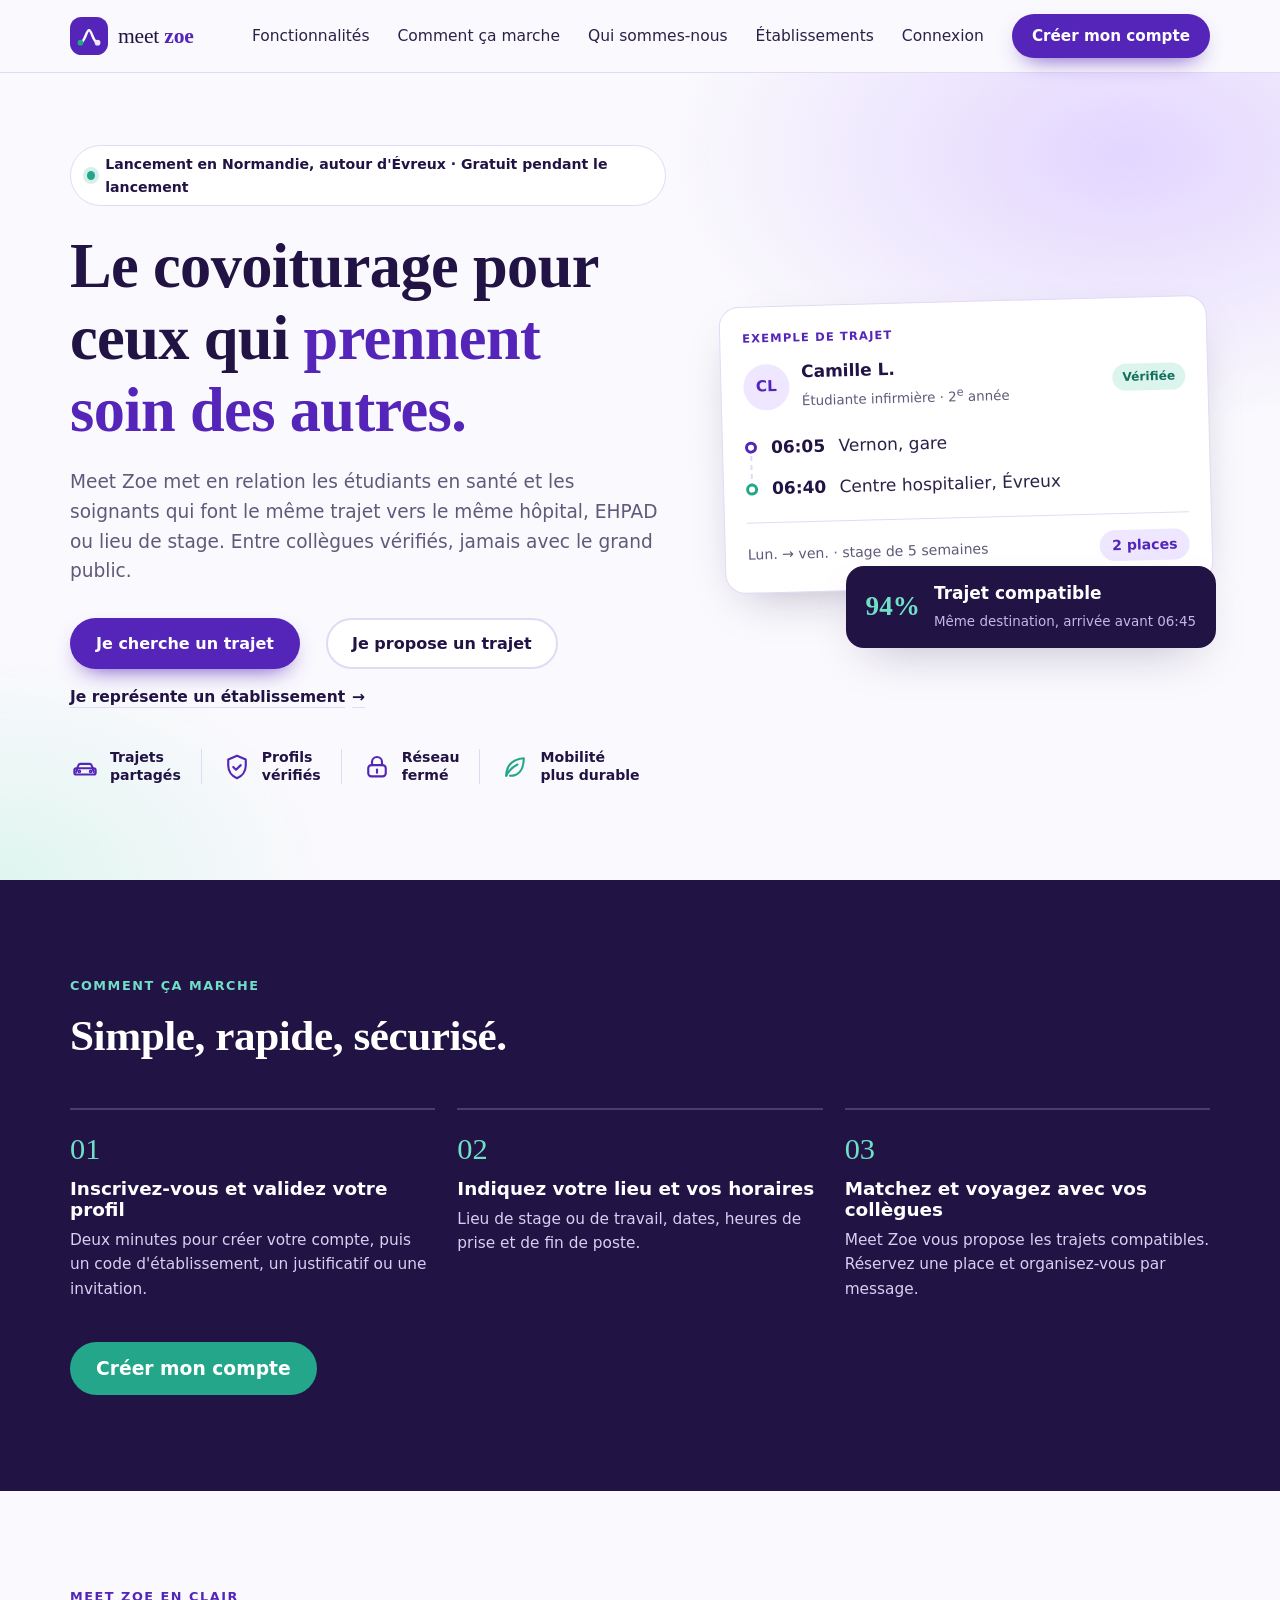
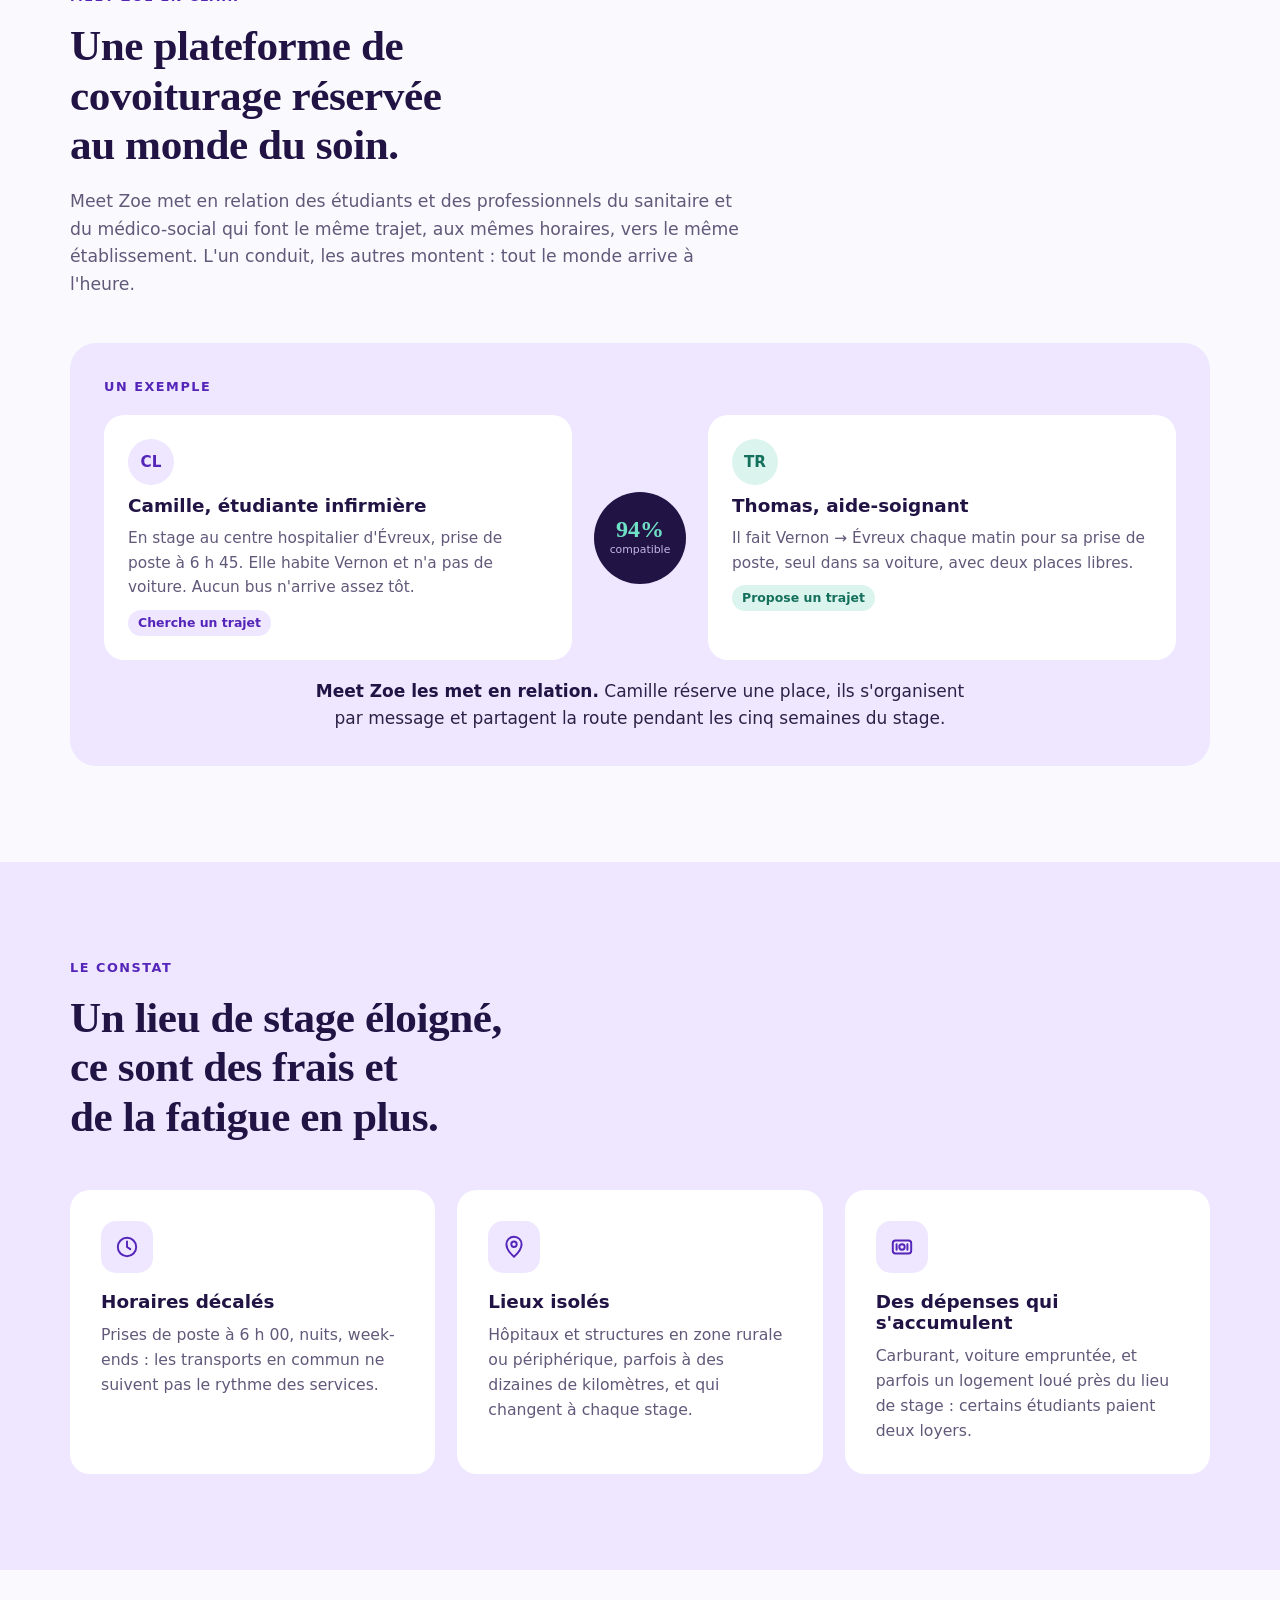
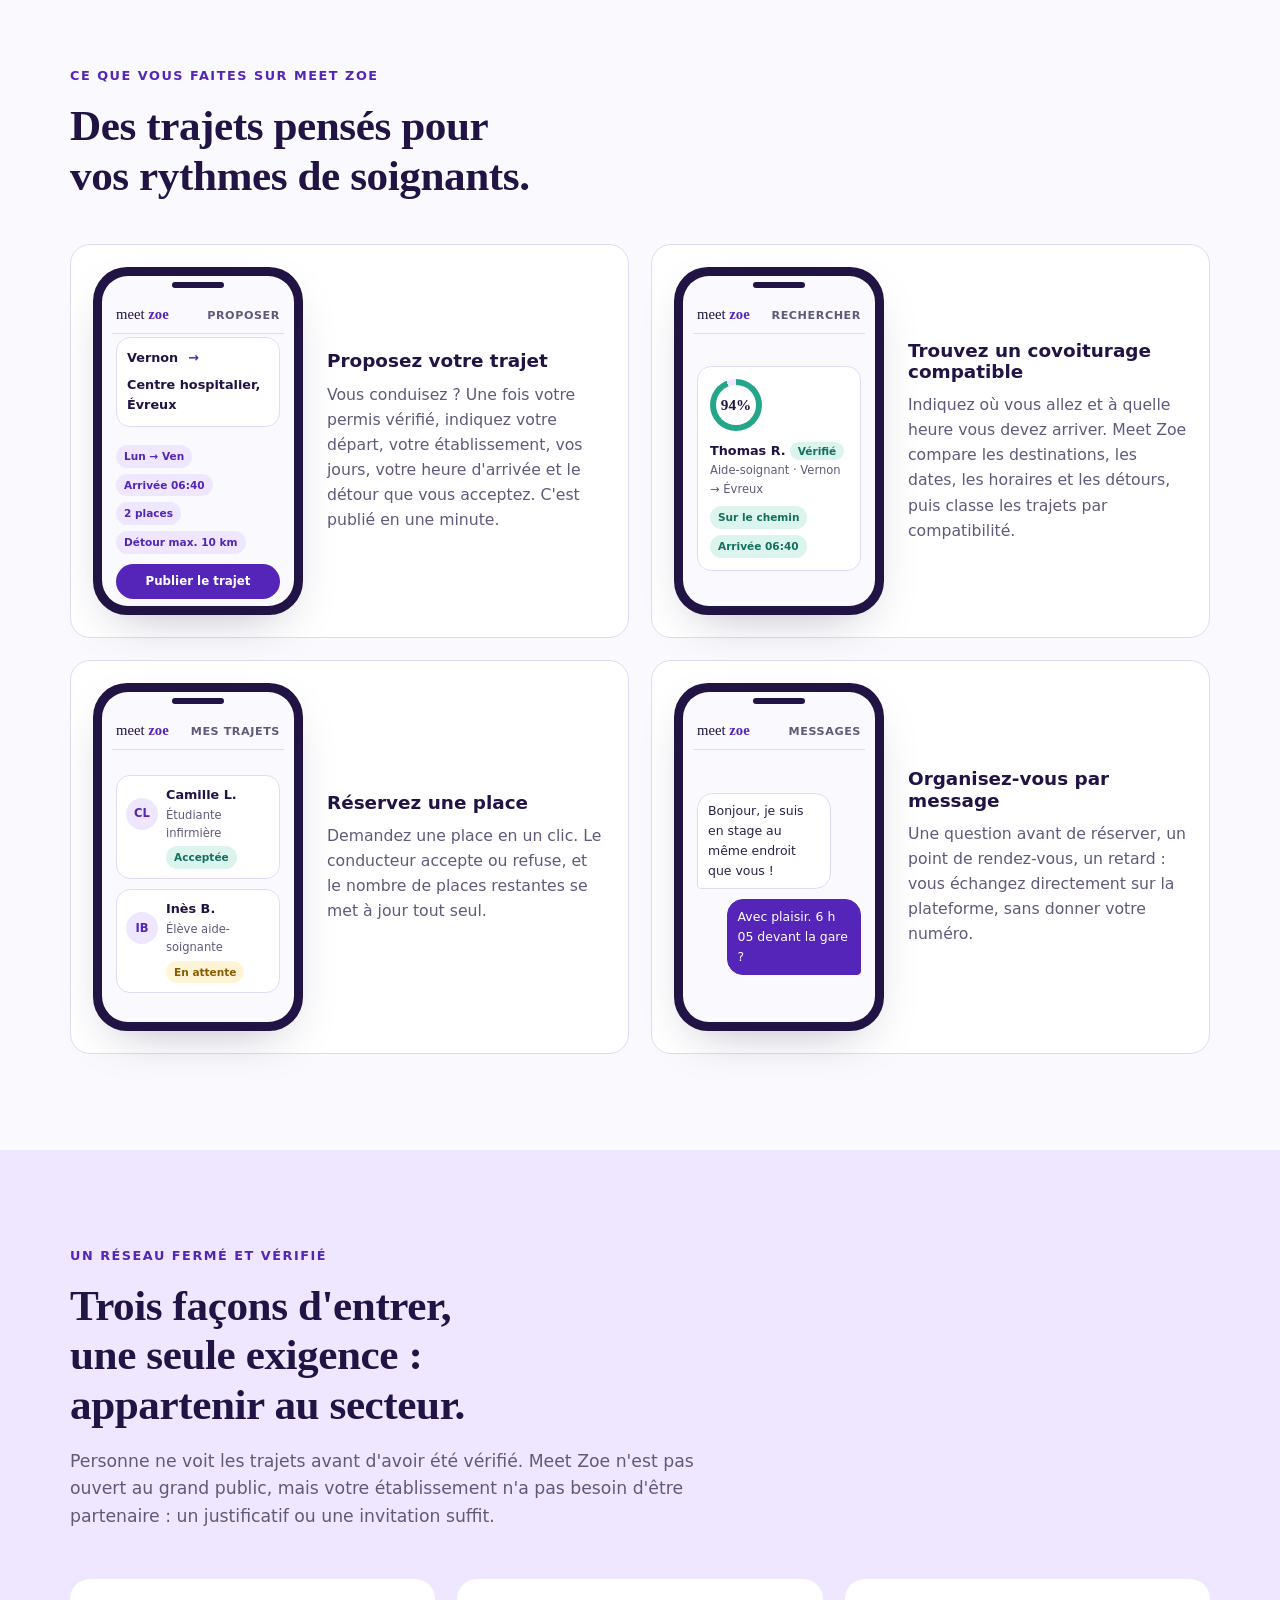
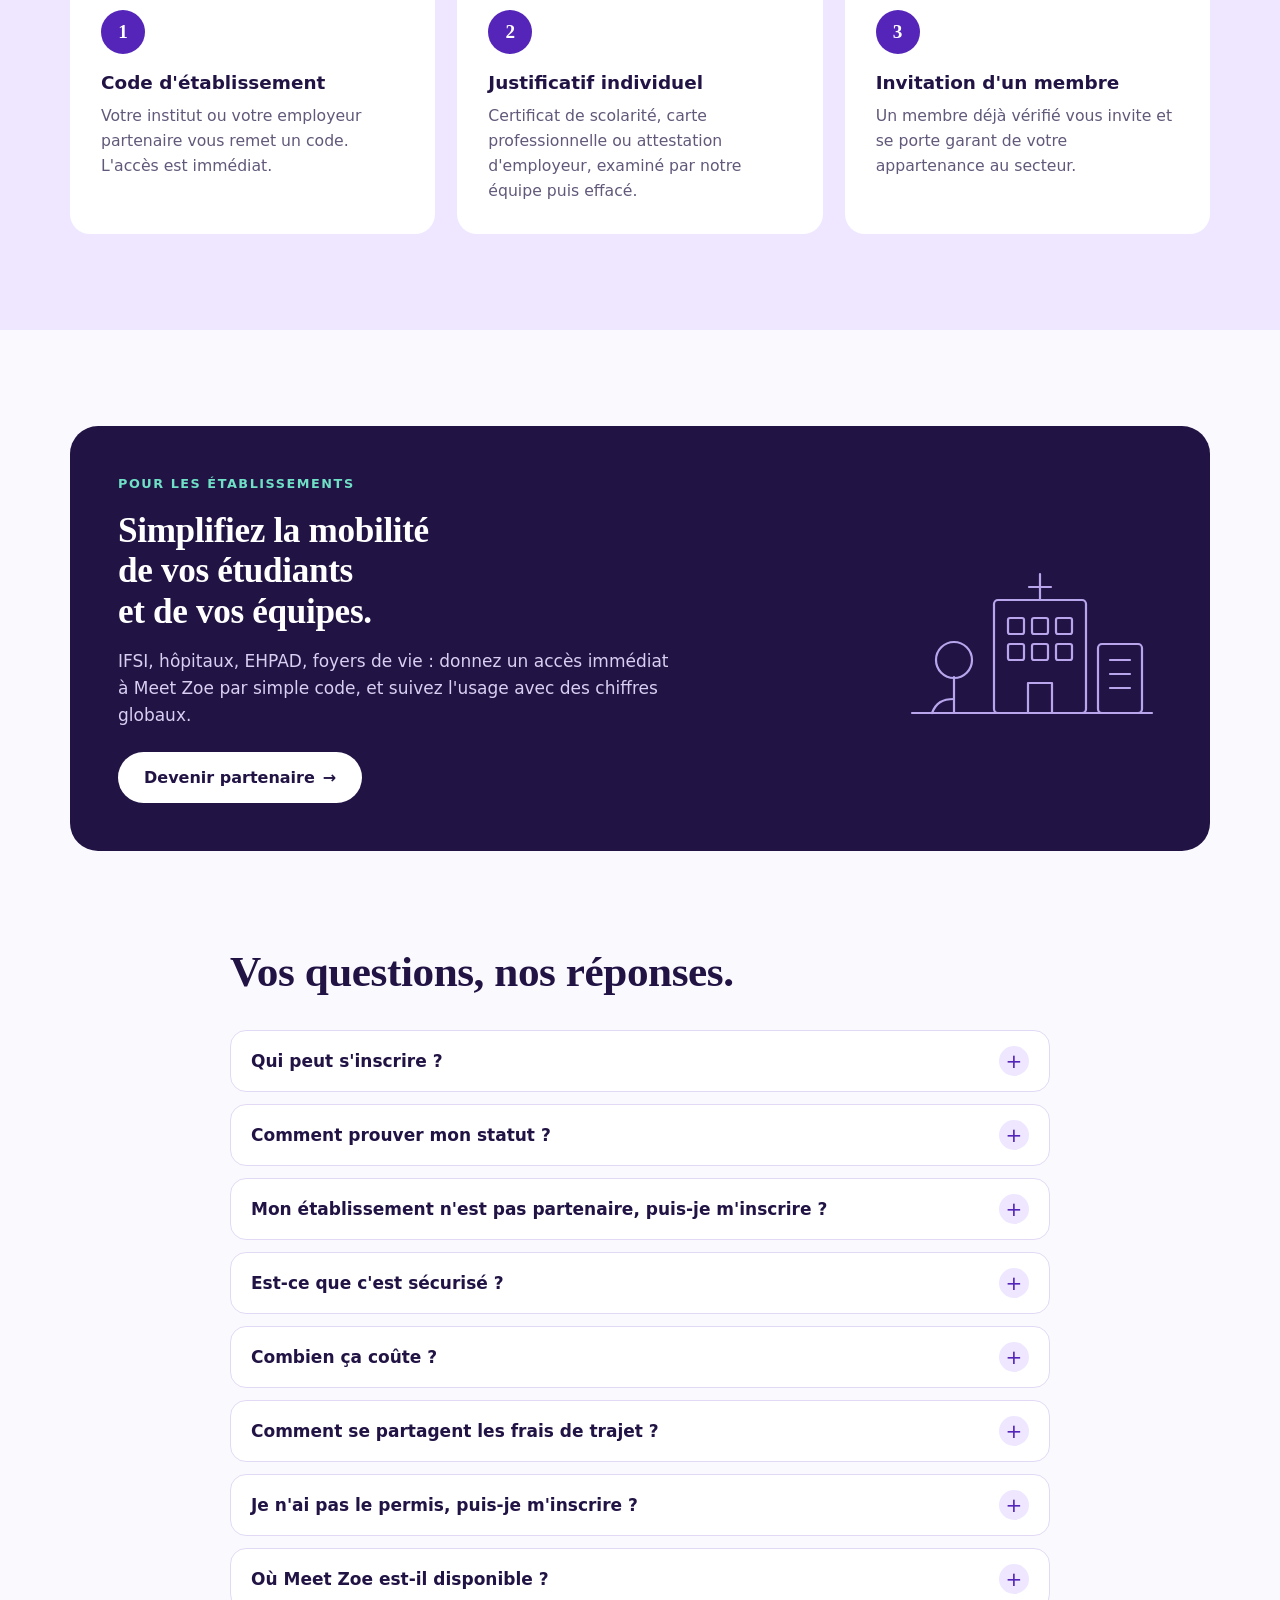
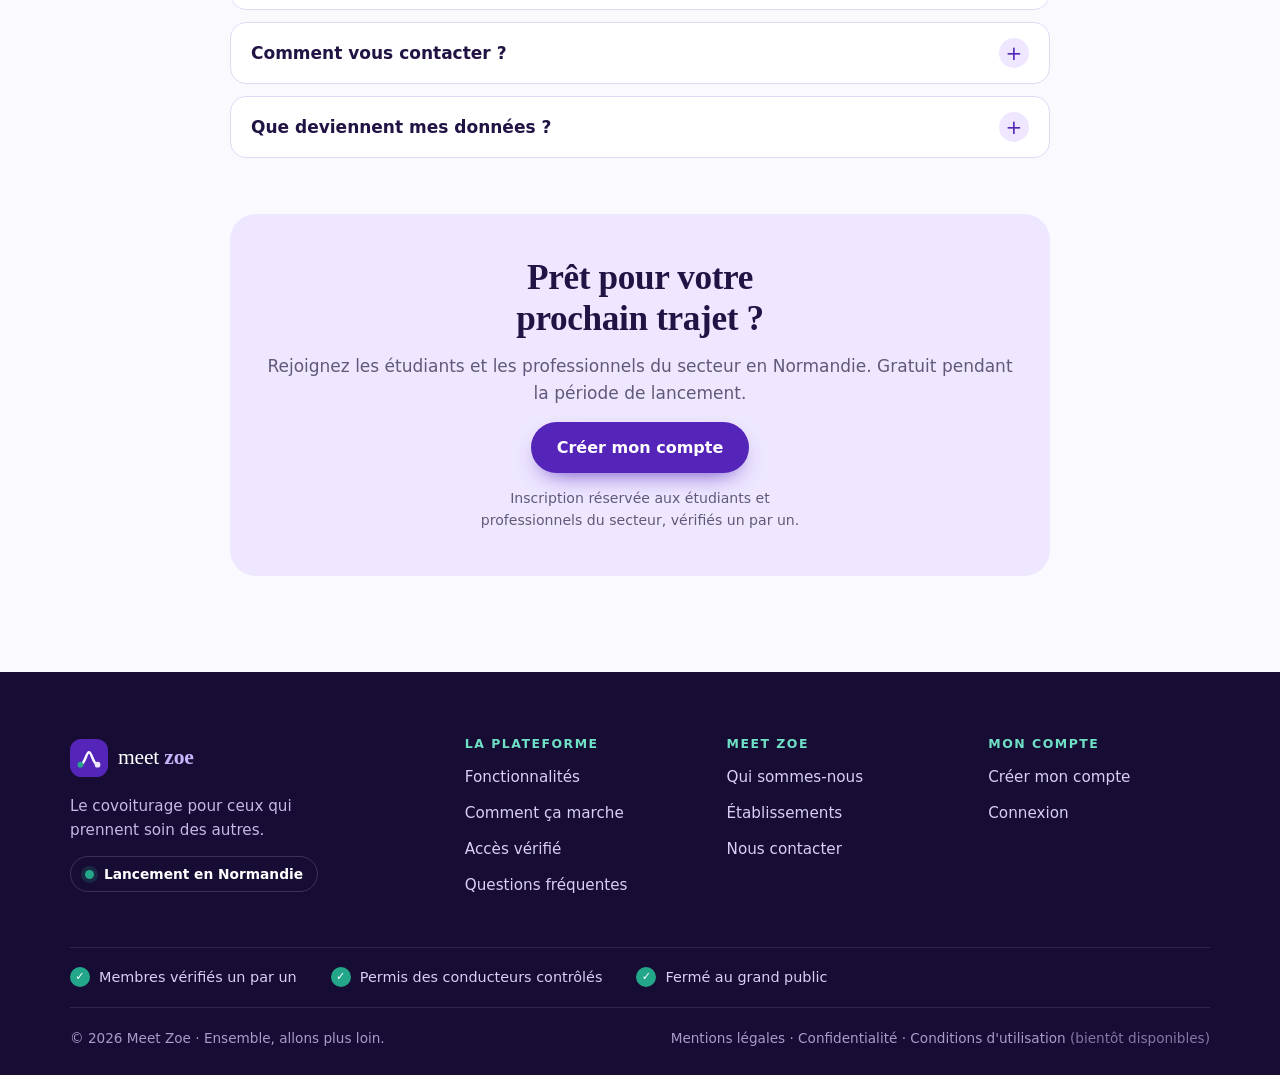
==== index.html @ 09fc80a0 "Ajoute une page Nous contacter ouverte à tous Formulaire avec profil et sujet, champ piège contre le" ====
<!doctype html>
<html lang="fr">
<head>
  <meta charset="utf-8">
  <meta name="viewport" content="width=device-width, initial-scale=1">
  <meta http-equiv="Content-Security-Policy" content="default-src 'self'; script-src 'self'; style-src 'self' 'unsafe-inline' https://fonts.googleapis.com; font-src 'self' https://fonts.gstatic.com; img-src 'self' data: blob: https://*.supabase.co; connect-src 'self' https://*.supabase.co https://geo.api.gouv.fr; object-src 'none'; base-uri 'self'; form-action 'self'">
  <meta name="referrer" content="strict-origin-when-cross-origin">
  <title>Meet Zoe — Covoiturage entre étudiants en santé et soignants</title>
  <meta name="description" content="Trouvez ou proposez un covoiturage vers votre hôpital, votre EHPAD ou votre lieu de stage. Réservé aux étudiants en santé et aux soignants vérifiés. Gratuit pendant le lancement, en Normandie.">
  <meta property="og:type" content="website">
  <meta property="og:site_name" content="Meet Zoe">
  <meta property="og:locale" content="fr_FR">
  <meta property="og:title" content="Meet Zoe — Covoiturage entre étudiants en santé et soignants">
  <meta property="og:description" content="Trouvez ou proposez un covoiturage vers votre hôpital, votre EHPAD ou votre lieu de stage. Réservé aux étudiants en santé et aux soignants vérifiés. Gratuit pendant le lancement, en Normandie.">
  <meta property="og:url" content="https://meet-zoe.onrender.com/">
  <meta property="og:image" content="https://meet-zoe.onrender.com/images/partage.png">
  <meta property="og:image:width" content="1200">
  <meta property="og:image:height" content="630">
  <meta property="og:image:alt" content="Meet Zoe, le covoiturage pour ceux qui prennent soin des autres">
  <meta name="twitter:card" content="summary_large_image">
  <link rel="icon" type="image/svg+xml" href="images/icone.svg">
  <link rel="apple-touch-icon" href="images/icone-180.png">
  <meta name="theme-color" content="#5425B8">
  <link rel="preconnect" href="https://fonts.googleapis.com">
  <link rel="preconnect" href="https://fonts.gstatic.com" crossorigin>
  <link href="https://fonts.googleapis.com/css2?family=Fraunces:opsz,wght@9..144,500;9..144,600&family=Plus+Jakarta+Sans:wght@400;500;600;700&display=swap" rel="stylesheet">
  <link rel="stylesheet" href="styles.css">
</head>
<body>
  <a class="skip" href="#contenu">Aller au contenu</a>

  <!-- ===== En-tête ===== -->
  <header class="header">
    <div class="wrap header__in">
      <a class="logo" href="index.html" aria-label="Meet Zoe, accueil">
        <svg class="logo__mark" viewBox="0 0 40 40" aria-hidden="true">
          <rect width="40" height="40" rx="12" fill="#5425B8"/>
          <path d="M11 27c5-1 6-13 9-13s4 12 9 13" fill="none" stroke="#FAF9FD" stroke-width="2.6" stroke-linecap="round"/>
          <circle cx="11" cy="27" r="3" fill="#24A68A"/>
          <circle cx="29" cy="27" r="3" fill="#EEE7FF"/>
        </svg>
        <span class="logo__text">meet <b>zoe</b></span>
      </a>
      <a class="btn btn--primary btn--sm header__cta" href="connexion.html#inscription">S'inscrire</a>
      <button class="burger" aria-label="Ouvrir le menu" aria-expanded="false" aria-controls="menu">
        <span></span><span></span><span></span>
      </button>
      <nav class="nav" id="menu" aria-label="Navigation principale">
        <a href="#fonctionnalites">Fonctionnalités</a>
        <a href="#etapes">Comment ça marche</a>
        <a href="a-propos.html">Qui sommes-nous</a>
        <a href="etablissements.html">Établissements</a>
        <a href="connexion.html">Connexion</a>
        <a class="btn btn--primary btn--sm" href="connexion.html#inscription">Créer mon compte</a>
      </nav>
    </div>
  </header>

  <main id="contenu">

    <!-- ===== 1. Haut de page ===== -->
    <section class="hero">
      <div class="wrap hero__in">
        <div class="hero__text">
          <p class="pill"><span class="dot"></span> Lancement en Normandie, autour d'Évreux · Gratuit pendant le lancement</p>
          <h1>Le covoiturage pour ceux qui <span class="accent">prennent soin des autres.</span></h1>
          <p class="lead">Meet Zoe met en relation les étudiants en santé et les soignants qui font le même trajet vers le même hôpital, EHPAD ou lieu de stage. Entre collègues vérifiés, jamais avec le grand public.</p>
          <div class="hero__cta">
            <a class="btn btn--primary" href="connexion.html?je=passager#inscription">Je cherche un trajet</a>
            <a class="btn btn--ghost" href="connexion.html?je=conducteur#inscription">Je propose un trajet</a>
          </div>
          <p class="hero__etab"><a class="lien-fleche" href="etablissements.html">Je représente un établissement <span aria-hidden="true">→</span></a></p>
          <ul class="reperes">
            <li><svg viewBox="0 0 24 24" aria-hidden="true"><path d="M5 16l1.5-5a2 2 0 012-1.5h7a2 2 0 012 1.5L19 16"/><rect x="3.5" y="13" width="17" height="5" rx="1.5"/><circle cx="7.5" cy="15.5" r=".6"/><circle cx="16.5" cy="15.5" r=".6"/></svg><span>Trajets<br>partagés</span></li>
            <li><svg viewBox="0 0 24 24" aria-hidden="true"><path d="M12 3l7 3v5c0 4.5-3 8.300-7 10-4-1.700-7-5.500-7-10V6l7-3z"/><path d="M9 12l2.200 2.200L15 10.500"/></svg><span>Profils<br>vérifiés</span></li>
            <li><svg viewBox="0 0 24 24" aria-hidden="true"><rect x="5" y="10.500" width="14" height="9" rx="2.500"/><path d="M8 10.500V8a4 4 0 018 0v2.500"/><path d="M12 14v2.500"/></svg><span>Réseau<br>fermé</span></li>
            <li><svg viewBox="0 0 24 24" aria-hidden="true"><path d="M5 19c0-8 5-13 14-14 0 9-4 14-11 14"/><path d="M5 19c2-4 5-7 9-9"/></svg><span>Mobilité<br>plus durable</span></li>
          </ul>
        </div>

        <div class="hero__visual" aria-hidden="true">
          <div class="trip trip--float">
            <p class="trip__etiquette">Exemple de trajet</p>
            <div class="trip__head">
              <span class="avatar">CL</span>
              <div>
                <strong>Camille L.</strong>
                <small>Étudiante infirmière · 2<sup>e</sup> année</small>
              </div>
              <span class="badge badge--ok">Vérifiée</span>
            </div>
            <div class="route">
              <div class="route__line"><i></i><i></i></div>
              <div class="route__stops">
                <p><b>06:05</b> Vernon, gare</p>
                <p><b>06:40</b> Centre hospitalier, Évreux</p>
              </div>
            </div>
            <div class="trip__foot">
              <span>Lun. → ven. · stage de 5 semaines</span>
              <span class="seats">2 places</span>
            </div>
          </div>
          <div class="match">
            <span class="match__score">94%</span>
            <div>
              <strong>Trajet compatible</strong>
              <small>Même destination, arrivée avant 06:45</small>
            </div>
          </div>
        </div>
      </div>
    </section>

    <!-- ===== 2. Comment ça marche ===== -->
    <section class="section section--night" id="etapes">
      <div class="wrap">
        <p class="eyebrow eyebrow--light">Comment ça marche</p>
        <h2>Simple, rapide, sécurisé.</h2>
        <ol class="steps steps--3">
          <li><span>01</span><h3>Inscrivez-vous et validez votre profil</h3><p>Deux minutes pour créer votre compte, puis un code d'établissement, un justificatif ou une invitation.</p></li>
          <li><span>02</span><h3>Indiquez votre lieu et vos horaires</h3><p>Lieu de stage ou de travail, dates, heures de prise et de fin de poste.</p></li>
          <li><span>03</span><h3>Matchez et voyagez avec vos collègues</h3><p>Meet Zoe vous propose les trajets compatibles. Réservez une place et organisez-vous par message.</p></li>
        </ol>
        <p class="etapes__cta"><a class="btn btn--green" href="connexion.html#inscription">Créer mon compte</a></p>
      </div>
    </section>

    <!-- ===== 3. Meet Zoe en clair ===== -->
    <section class="section" id="concept">
      <div class="wrap">
        <p class="eyebrow">Meet Zoe en clair</p>
        <h2>Une plateforme de covoiturage réservée au monde du soin.</h2>
        <p class="section__intro">Meet Zoe met en relation des étudiants et des professionnels du sanitaire et du médico-social qui font le même trajet, aux mêmes horaires, vers le même établissement. L'un conduit, les autres montent : tout le monde arrive à l'heure.</p>

        <div class="scenario">
          <p class="scenario__label">Un exemple</p>
          <article class="scenario__carte">
            <span class="avatar">CL</span>
            <h3>Camille, étudiante infirmière</h3>
            <p>En stage au centre hospitalier d'Évreux, prise de poste à 6 h 45. Elle habite Vernon et n'a pas de voiture. Aucun bus n'arrive assez tôt.</p>
            <span class="tag">Cherche un trajet</span>
          </article>
          <div class="scenario__lien" aria-hidden="true"><span>94%</span><small>compatible</small></div>
          <article class="scenario__carte">
            <span class="avatar avatar--vert">TR</span>
            <h3>Thomas, aide-soignant</h3>
            <p>Il fait Vernon → Évreux chaque matin pour sa prise de poste, seul dans sa voiture, avec deux places libres.</p>
            <span class="tag tag--ok">Propose un trajet</span>
          </article>
          <p class="scenario__fin"><b>Meet Zoe les met en relation.</b> Camille réserve une place, ils s'organisent par message et partagent la route pendant les cinq semaines du stage.</p>
        </div>
      </div>
    </section>

    <!-- ===== 4. Le constat ===== -->
    <section class="section section--lav" id="constat">
      <div class="wrap">
        <p class="eyebrow">Le constat</p>
        <h2>Un lieu de stage éloigné, ce sont des frais et de la fatigue en plus.</h2>
        <div class="grid3">
          <article class="card">
            <span class="card__icon"><svg viewBox="0 0 24 24" aria-hidden="true"><circle cx="12" cy="12" r="8.5"/><path d="M12 7v5l3 2"/></svg></span>
            <h3>Horaires décalés</h3>
            <p>Prises de poste à 6 h 00, nuits, week-ends : les transports en commun ne suivent pas le rythme des services.</p>
          </article>
          <article class="card">
            <span class="card__icon"><svg viewBox="0 0 24 24" aria-hidden="true"><path d="M12 21s7-6.2 7-11.5A7 7 0 005 9.5C5 14.8 12 21 12 21z"/><circle cx="12" cy="9.5" r="2.5"/></svg></span>
            <h3>Lieux isolés</h3>
            <p>Hôpitaux et structures en zone rurale ou périphérique, parfois à des dizaines de kilomètres, et qui changent à chaque stage.</p>
          </article>
          <article class="card">
            <span class="card__icon"><svg viewBox="0 0 24 24" aria-hidden="true"><rect x="3.500" y="6" width="17" height="12" rx="2.500"/><circle cx="12" cy="12" r="2.500"/><path d="M7 9.500v5M17 9.500v5"/></svg></span>
            <h3>Des dépenses qui s'accumulent</h3>
            <p>Carburant, voiture empruntée, et parfois un logement loué près du lieu de stage : certains étudiants paient deux loyers.</p>
          </article>
        </div>
      </div>
    </section>

    <!-- ===== 5. Ce que vous faites sur Meet Zoe ===== -->
    <section class="section" id="fonctionnalites">
      <div class="wrap">
        <p class="eyebrow">Ce que vous faites sur Meet Zoe</p>
        <h2>Des trajets pensés pour vos rythmes de soignants.</h2>
        <div class="fonctions">

          <article class="fonction">
            <div class="telephone" aria-hidden="true">
              <div class="telephone__ecran">
                <p class="telephone__barre"><span>meet <b>zoe</b></span>Proposer</p>
            <div class="mock" aria-hidden="true">
                  <div class="mock__ligne"><b>Vernon</b><span>→</span><b>Centre hospitalier, Évreux</b></div>
                  <div class="result__tags">
                    <span class="tag">Lun → Ven</span><span class="tag">Arrivée 06:40</span><span class="tag">2 places</span><span class="tag">Détour max. 10 km</span>
                  </div>
                  <span class="mock__bouton">Publier le trajet</span>
                </div>
              </div>
            </div>
            <h3>Proposez votre trajet</h3>
            <p>Vous conduisez ? Une fois votre permis vérifié, indiquez votre départ, votre établissement, vos jours, votre heure d'arrivée et le détour que vous acceptez. C'est publié en une minute.</p>
          </article>

          <article class="fonction">
            <div class="telephone" aria-hidden="true">
              <div class="telephone__ecran">
                <p class="telephone__barre"><span>meet <b>zoe</b></span>Rechercher</p>
            <div class="mock" aria-hidden="true">
                  <div class="mock__resultat">
                    <div class="result__score" style="--p:94">94%</div>
                    <div>
                      <strong>Thomas R.</strong> <span class="badge badge--ok">Vérifié</span>
                      <small>Aide-soignant · Vernon → Évreux</small>
                      <div class="result__tags"><span class="tag tag--ok">Sur le chemin</span><span class="tag tag--ok">Arrivée 06:40</span></div>
                    </div>
                  </div>
                </div>
              </div>
            </div>
            <h3>Trouvez un covoiturage compatible</h3>
            <p>Indiquez où vous allez et à quelle heure vous devez arriver. Meet Zoe compare les destinations, les dates, les horaires et les détours, puis classe les trajets par compatibilité.</p>
          </article>

          <article class="fonction">
            <div class="telephone" aria-hidden="true">
              <div class="telephone__ecran">
                <p class="telephone__barre"><span>meet <b>zoe</b></span>Mes trajets</p>
            <div class="mock" aria-hidden="true">
                  <div class="mock__demande">
                    <span class="avatar">CL</span>
                    <div><strong>Camille L.</strong><small>Étudiante infirmière</small></div>
                    <span class="badge badge--acceptee">Acceptée</span>
                  </div>
                  <div class="mock__demande">
                    <span class="avatar">IB</span>
                    <div><strong>Inès B.</strong><small>Élève aide-soignante</small></div>
                    <span class="badge badge--demandee">En attente</span>
                  </div>
                </div>
              </div>
            </div>
            <h3>Réservez une place</h3>
            <p>Demandez une place en un clic. Le conducteur accepte ou refuse, et le nombre de places restantes se met à jour tout seul.</p>
          </article>

          <article class="fonction">
            <div class="telephone" aria-hidden="true">
              <div class="telephone__ecran">
                <p class="telephone__barre"><span>meet <b>zoe</b></span>Messages</p>
            <div class="mock mock--fil" aria-hidden="true">
                  <div class="bulle"><p>Bonjour, je suis en stage au même endroit que vous !</p></div>
                  <div class="bulle bulle--moi"><p>Avec plaisir. 6 h 05 devant la gare ?</p></div>
                </div>
              </div>
            </div>
            <h3>Organisez-vous par message</h3>
            <p>Une question avant de réserver, un point de rendez-vous, un retard : vous échangez directement sur la plateforme, sans donner votre numéro.</p>
          </article>

        </div>
      </div>
    </section>

    <!-- ===== 6. Accès vérifié ===== -->
    <section class="section section--lav" id="acces">
      <div class="wrap">
        <p class="eyebrow">Un réseau fermé et vérifié</p>
        <h2>Trois façons d'entrer, une seule exigence : appartenir au secteur.</h2>
        <p class="section__intro">Personne ne voit les trajets avant d'avoir été vérifié. Meet Zoe n'est pas ouvert au grand public, mais votre établissement n'a pas besoin d'être partenaire : un justificatif ou une invitation suffit.</p>
        <div class="grid3">
          <article class="card card--num">
            <span class="num">1</span>
            <h3>Code d'établissement</h3>
            <p>Votre institut ou votre employeur partenaire vous remet un code. L'accès est immédiat.</p>
          </article>
          <article class="card card--num">
            <span class="num">2</span>
            <h3>Justificatif individuel</h3>
            <p>Certificat de scolarité, carte professionnelle ou attestation d'employeur, examiné par notre équipe puis effacé.</p>
          </article>
          <article class="card card--num">
            <span class="num">3</span>
            <h3>Invitation d'un membre</h3>
            <p>Un membre déjà vérifié vous invite et se porte garant de votre appartenance au secteur.</p>
          </article>
        </div>
      </div>
    </section>

    <!-- ===== 7. Pour les établissements ===== -->
    <section class="section section--bandeau">
      <div class="wrap">
        <div class="bandeau">
          <div>
            <p class="eyebrow eyebrow--light">Pour les établissements</p>
            <h2>Simplifiez la mobilité de vos étudiants et de vos équipes.</h2>
            <p>IFSI, hôpitaux, EHPAD, foyers de vie : donnez un accès immédiat à Meet Zoe par simple code, et suivez l'usage avec des chiffres globaux.</p>
            <a class="btn btn--clair" href="etablissements.html">Devenir partenaire <span aria-hidden="true">→</span></a>
          </div>
          <svg class="bandeau__dessin" viewBox="0 0 260 180" aria-hidden="true">
            <path d="M10 165h240"/>
            <rect x="92" y="52" width="92" height="113" rx="4"/>
            <path d="M138 26v26M127 39h22"/>
            <rect x="106" y="70" width="16" height="16" rx="2"/><rect x="130" y="70" width="16" height="16" rx="2"/><rect x="154" y="70" width="16" height="16" rx="2"/>
            <rect x="106" y="96" width="16" height="16" rx="2"/><rect x="130" y="96" width="16" height="16" rx="2"/><rect x="154" y="96" width="16" height="16" rx="2"/>
            <path d="M126 165v-30h24v30"/>
            <rect x="196" y="96" width="44" height="69" rx="4"/><path d="M208 112h20M208 126h20M208 140h20"/>
            <path d="M52 165v-36"/><circle cx="52" cy="112" r="18"/><path d="M30 165c4-10 10-14 22-14"/>
          </svg>
        </div>
      </div>
    </section>

    <!-- ===== 8. Questions fréquentes et appel à l'action ===== -->
    <section class="section" id="faq">
      <div class="wrap faq">
        <h2>Vos questions, nos réponses.</h2>
        <div class="faq__liste">
          <details>
            <summary>Qui peut s'inscrire ?</summary>
            <p>Les étudiants en soins infirmiers, les élèves aides-soignants, les étudiants des autres formations sanitaires et médico-sociales, ainsi que les professionnels du secteur : soignants diplômés, agents de soins, ASH et personnels éducatifs. Meet Zoe n'est pas ouvert au grand public.</p>
          </details>
          <details>
            <summary>Comment prouver mon statut ?</summary>
            <p>De trois façons, au choix : un code remis par votre établissement ou votre promotion, un justificatif (certificat de scolarité, carte professionnelle ou attestation d'employeur) ou l'invitation d'un membre déjà vérifié.</p>
          </details>
          <details>
            <summary>Mon établissement n'est pas partenaire, puis-je m'inscrire ?</summary>
            <p>Oui. Vous n'avez pas besoin que votre école ou votre employeur soit partenaire de Meet Zoe. Sans code, inscrivez-vous avec un justificatif, contrôlé par notre équipe, ou avec l'invitation d'un collègue déjà membre.</p>
          </details>
          <details>
            <summary>Est-ce que c'est sécurisé ?</summary>
            <p>Personne ne voit les trajets avant d'avoir été vérifié. Les autres membres ne voient que votre prénom, l'initiale de votre nom, votre statut et votre établissement : jamais votre e-mail ni votre téléphone. Les conducteurs fournissent en plus leur permis de conduire et une pièce d'identité. Avant de réserver, vous consultez la fiche du conducteur et les avis de ses passagers. Vous pouvez signaler un membre à notre équipe, et un compte peut être suspendu à tout moment.</p>
          </details>
          <details>
            <summary>Combien ça coûte ?</summary>
            <p>Meet Zoe est gratuit pendant la période de lancement, pour les étudiants comme pour les professionnels. Si cela devait évoluer, vous seriez prévenu à l'avance.</p>
          </details>
          <details>
            <summary>Comment se partagent les frais de trajet ?</summary>
            <p>Le conducteur et ses passagers s'organisent librement entre eux pour partager les frais. Pendant la période de lancement, Meet Zoe ne prélève rien sur les trajets et ne gère aucun paiement.</p>
          </details>
          <details>
            <summary>Je n'ai pas le permis, puis-je m'inscrire ?</summary>
            <p>Oui. Vous pouvez utiliser Meet Zoe uniquement comme passager : vous cherchez un trajet et vous demandez une place.</p>
          </details>
          <details>
            <summary>Où Meet Zoe est-il disponible ?</summary>
            <p>Le service démarre en Normandie, autour d'Évreux. Il s'étendra ensuite à d'autres territoires, au fil des inscriptions et des établissements partenaires.</p>
          </details>
          <details>
            <summary>Comment vous contacter ?</summary>
            <p>Par la page <a href="contact.html">Nous contacter</a>. Les e-mails automatiques de Meet Zoe ne reçoivent pas de réponse : passez toujours par cette page, nous vous répondons par e-mail.</p>
          </details>
          <details>
            <summary>Que deviennent mes données ?</summary>
            <p>Elles servent uniquement à faire fonctionner le service et ne sont pas revendues. Vos justificatifs, permis et pièce d'identité compris, sont effacés après vérification, et vous pouvez supprimer votre compte à tout moment depuis votre profil.</p>
          </details>
        </div>

        <div class="cta-final">
          <h2>Prêt pour votre prochain trajet ?</h2>
          <p>Rejoignez les étudiants et les professionnels du secteur en Normandie. Gratuit pendant la période de lancement.</p>
          <a class="btn btn--primary" href="connexion.html#inscription">Créer mon compte</a>
          <small>Inscription réservée aux étudiants et professionnels du secteur, vérifiés un par un.</small>
        </div>
      </div>
    </section>
  </main>

  <footer class="footer">
    <div class="wrap footer__haut">
      <div class="footer__marque">
        <a class="logo" href="index.html" aria-label="Meet Zoe, accueil">
          <svg class="logo__mark" viewBox="0 0 40 40" aria-hidden="true">
            <rect width="40" height="40" rx="12" fill="#5425B8"/>
            <path d="M11 27c5-1 6-13 9-13s4 12 9 13" fill="none" stroke="#FAF9FD" stroke-width="2.6" stroke-linecap="round"/>
            <circle cx="11" cy="27" r="3" fill="#24A68A"/>
            <circle cx="29" cy="27" r="3" fill="#EEE7FF"/>
          </svg>
          <span class="logo__text logo__text--light">meet <b>zoe</b></span>
        </a>
        <p>Le covoiturage pour ceux qui prennent soin des autres.</p>
        <p class="footer__lieu"><span class="dot"></span> Lancement en Normandie</p>
      </div>

      <nav class="footer__col" aria-label="La plateforme">
        <h2>La plateforme</h2>
        <a href="index.html#fonctionnalites">Fonctionnalités</a>
        <a href="index.html#etapes">Comment ça marche</a>
        <a href="index.html#acces">Accès vérifié</a>
        <a href="index.html#faq">Questions fréquentes</a>
      </nav>

      <nav class="footer__col" aria-label="Meet Zoe">
        <h2>Meet Zoe</h2>
        <a href="a-propos.html">Qui sommes-nous</a>
        <a href="etablissements.html">Établissements</a>
        <a href="contact.html">Nous contacter</a>
      </nav>

      <nav class="footer__col" aria-label="Mon compte">
        <h2>Mon compte</h2>
        <a href="connexion.html#inscription">Créer mon compte</a>
        <a href="connexion.html">Connexion</a>
      </nav>
    </div>

    <div class="wrap footer__confiance">
      <span>Membres vérifiés un par un</span>
      <span>Permis des conducteurs contrôlés</span>
      <span>Fermé au grand public</span>
    </div>

    <div class="wrap footer__bas">
      <p>© <span id="annee"></span> Meet Zoe · Ensemble, allons plus loin.</p>
      <p>Mentions légales · Confidentialité · Conditions d'utilisation <em>(bientôt disponibles)</em></p>
    </div>
  </footer>

  <script src="app.js"></script>
</body>
</html>
---- styles.css ----
/* =========================================================
   Meet Zoe — feuille de styles
   Les couleurs de la marque sont définies ici, une seule fois.
   ========================================================= */
:root {
  --violet: #5425B8;
  --violet-fonce: #43199a;
  --nuit: #211344;
  --lavande: #EEE7FF;
  --blanc: #FAF9FD;
  --vert: #24A68A;
  --vert-fonce: #1b8770;
  --texte: #2c2147;
  --texte-doux: #62597a;
  --bord: #e2daf5;
  --rayon: 20px;
  --ombre: 0 18px 50px -22px rgba(33, 19, 68, .35);
  --titre: "Fraunces", Georgia, serif;
  --corps: "Plus Jakarta Sans", system-ui, -apple-system, "Segoe UI", sans-serif;
}

* { box-sizing: border-box; }
html { scroll-behavior: smooth; scroll-padding-top: 84px; }
body {
  margin: 0;
  font-family: var(--corps);
  font-size: 17px;
  line-height: 1.6;
  color: var(--texte);
  background: var(--blanc);
  -webkit-font-smoothing: antialiased;
}
img, svg { max-width: 100%; }
a { color: var(--violet); }
h1, h2, h3 { margin: 0; color: var(--nuit); line-height: 1.15; }
h1, h2 { font-family: var(--titre); font-weight: 600; letter-spacing: -.01em; text-wrap: balance; }
h1 { font-size: clamp(2.3rem, 5.4vw, 3.9rem); }
h2 { font-size: clamp(1.8rem, 3.6vw, 2.7rem); max-width: 22ch; }
h3 { font-size: 1.15rem; font-weight: 700; }
p { margin: 0; }

.wrap { width: min(1140px, 100% - 40px); margin-inline: auto; }
.skip { position: absolute; left: -999px; }
.skip:focus { left: 16px; top: 16px; z-index: 100; background: #fff; padding: 10px 14px; border-radius: 10px; }
:focus-visible { outline: 3px solid var(--vert); outline-offset: 3px; border-radius: 6px; }

/* ---------- Boutons ---------- */
.btn {
  display: inline-flex; align-items: center; justify-content: center;
  padding: 14px 24px; border-radius: 999px; border: 2px solid transparent;
  font: 600 1rem var(--corps); text-decoration: none; cursor: pointer;
  transition: transform .15s, background .15s, box-shadow .15s;
}
.btn:hover { transform: translateY(-1px); }
.btn--primary { background: var(--violet); color: #fff; box-shadow: 0 10px 24px -12px var(--violet); }
.btn--primary:hover { background: var(--violet-fonce); }
.btn--ghost { border-color: var(--bord); color: var(--nuit); background: #fff; }
.btn--ghost:hover { border-color: var(--violet); }
.btn--green { background: var(--vert); color: #fff; }
.btn--green:hover { background: var(--vert-fonce); }
.btn--sm { padding: 10px 18px; font-size: .95rem; }

/* ---------- En-tête ---------- */
.header {
  position: sticky; top: 0; z-index: 50;
  background: rgba(250, 249, 253, .88); backdrop-filter: blur(12px);
  border-bottom: 1px solid var(--bord);
}
.header__in { display: flex; align-items: center; justify-content: space-between; height: 72px; }
.logo { display: inline-flex; align-items: center; gap: 10px; text-decoration: none; }
.logo__mark { width: 38px; height: 38px; }
.logo__text { font: 500 1.35rem var(--titre); color: var(--nuit); letter-spacing: -.01em; }
.logo__text b { color: var(--violet); font-weight: 600; }
.logo__text--light { color: #fff; }
.logo__text--light b { color: #c9b5ff; }
.nav { display: flex; align-items: center; gap: 28px; }
.nav a:not(.btn) { color: var(--texte); text-decoration: none; font-weight: 500; font-size: .97rem; }
.nav a:not(.btn):hover { color: var(--violet); }
.burger { display: none; background: none; border: 0; padding: 10px; cursor: pointer; }
.burger span { display: block; width: 24px; height: 2px; background: var(--nuit); margin: 5px 0; border-radius: 2px; }

/* ---------- Accueil ---------- */
.hero {
  background:
    radial-gradient(700px 420px at 88% 10%, #e3d6ff 0%, transparent 65%),
    radial-gradient(500px 340px at 0% 100%, #dff5ef 0%, transparent 65%),
    var(--blanc);
  padding: 72px 0 96px;
  overflow: hidden;
}
.hero__in { display: grid; grid-template-columns: 1.1fr .9fr; gap: 56px; align-items: center; }
.pill {
  display: inline-flex; align-items: center; gap: 10px;
  background: #fff; border: 1px solid var(--bord); border-radius: 999px;
  padding: 7px 16px; font-size: .88rem; font-weight: 600; color: var(--nuit);
  margin-bottom: 24px;
}
.dot { width: 9px; height: 9px; border-radius: 50%; background: var(--vert); box-shadow: 0 0 0 4px rgba(36, 166, 138, .18); }
.lead { font-size: 1.16rem; color: var(--texte-doux); margin-top: 22px; max-width: 54ch; }
.hero__cta { display: flex; flex-wrap: wrap; gap: 14px; margin-top: 32px; }
.hero__trust { list-style: none; padding: 0; margin: 30px 0 0; display: flex; flex-wrap: wrap; gap: 10px 24px; font-size: .93rem; font-weight: 500; color: var(--texte-doux); }
.hero__trust li { display: flex; align-items: center; gap: 7px; }
.hero__trust svg { width: 20px; height: 20px; background: var(--vert); border-radius: 50%; fill: none; stroke: #fff; stroke-width: 2.2; stroke-linecap: round; stroke-linejoin: round; }

.hero__visual { position: relative; padding: 20px 0 60px; }
.trip {
  background: #fff; border: 1px solid var(--bord); border-radius: var(--rayon);
  padding: 22px; box-shadow: var(--ombre);
}
.trip--float { transform: rotate(-1.5deg); }
.trip__head { display: flex; align-items: center; gap: 12px; }
.trip__head > div { flex: 1; min-width: 0; }
.trip__head strong { display: block; color: var(--nuit); }
.trip__head small, .match small { color: var(--texte-doux); font-size: .84rem; }
.avatar {
  flex: none; width: 46px; height: 46px; border-radius: 50%;
  display: grid; place-items: center;
  background: var(--lavande); color: var(--violet); font-weight: 700; font-size: .95rem;
}
.badge { font-size: .76rem; font-weight: 700; padding: 4px 10px; border-radius: 999px; white-space: nowrap; }
.badge--ok { background: #dcf4ee; color: #14705c; }
.route { display: flex; gap: 14px; margin: 20px 0; }
.route__line { width: 12px; display: flex; flex-direction: column; justify-content: space-between; align-items: center; padding: 7px 0; position: relative; }
.route__line::before { content: ""; position: absolute; top: 12px; bottom: 12px; width: 2px; background: repeating-linear-gradient(var(--bord) 0 5px, transparent 5px 9px); }
.route__line i { width: 12px; height: 12px; border-radius: 50%; border: 3px solid var(--violet); background: #fff; position: relative; }
.route__line i:last-child { border-color: var(--vert); }
.route__stops { display: grid; gap: 14px; }
.route__stops b { color: var(--nuit); margin-right: 8px; font-variant-numeric: tabular-nums; }
.trip__foot { display: flex; justify-content: space-between; align-items: center; gap: 12px; padding-top: 16px; border-top: 1px solid var(--bord); font-size: .88rem; color: var(--texte-doux); }
.seats { background: var(--lavande); color: var(--violet); font-weight: 700; padding: 4px 12px; border-radius: 999px; white-space: nowrap; }
.match {
  position: absolute; right: -6px; bottom: 0;
  display: flex; align-items: center; gap: 14px;
  background: var(--nuit); color: #fff; border-radius: 18px; padding: 14px 20px;
  box-shadow: var(--ombre);
}
.match strong { display: block; }
.match small { color: #c4b8e6; }
.match__score { font: 600 1.7rem var(--titre); color: #6fe0c6; }

/* ---------- Sections ---------- */
.section { padding: 96px 0; }
.section--lav { background: var(--lavande); }
.section--night { background: var(--nuit); color: #d8cff2; }
.section--night h2, .section--night h3 { color: #fff; }
.eyebrow { text-transform: uppercase; letter-spacing: .12em; font-size: .8rem; font-weight: 700; color: var(--violet); margin-bottom: 14px; }
.eyebrow--light { color: #6fe0c6; }
.section__intro { margin-top: 18px; max-width: 62ch; color: var(--texte-doux); font-size: 1.08rem; }
.grid3 { display: grid; grid-template-columns: repeat(3, 1fr); gap: 22px; margin-top: 48px; }
.split { display: grid; grid-template-columns: 1fr 1fr; gap: 56px; align-items: center; }
.split--top { align-items: start; }
.split > div > p:not(.eyebrow) { margin-top: 18px; max-width: 50ch; }

.card { background: #fff; border: 1px solid var(--bord); border-radius: var(--rayon); padding: 30px; }
.card h3 { margin: 18px 0 10px; }
.card p { color: var(--texte-doux); font-size: .98rem; }
.card__icon { display: grid; place-items: center; width: 52px; height: 52px; border-radius: 15px; background: var(--lavande); }
.card__icon svg { width: 26px; height: 26px; fill: none; stroke: var(--violet); stroke-width: 1.8; stroke-linecap: round; stroke-linejoin: round; }
.num { display: grid; place-items: center; width: 44px; height: 44px; border-radius: 50%; background: var(--violet); color: #fff; font: 600 1.2rem var(--titre); }

.who { list-style: none; margin: 0; padding: 0; display: grid; gap: 10px; }
.who li { background: #fff; border-radius: 16px; padding: 16px 20px; display: flex; flex-direction: column; border-left: 4px solid var(--violet); }
.who b { color: var(--nuit); }
.who span { font-size: .9rem; color: var(--texte-doux); }

.steps { list-style: none; padding: 0; margin: 48px 0 0; display: grid; grid-template-columns: repeat(4, 1fr); gap: 22px; }
.steps li { border-top: 2px solid rgba(255, 255, 255, .18); padding-top: 22px; }
.steps span { font: 500 1.9rem var(--titre); color: #6fe0c6; }
.steps h3 { margin: 10px 0 8px; }
.steps p { font-size: .96rem; }

/* ---------- Démo ---------- */
.demo { margin-top: 44px; display: grid; grid-template-columns: 340px 1fr; gap: 26px; align-items: start; }
.demo__form { background: #fff; border: 1px solid var(--bord); border-radius: var(--rayon); padding: 26px; display: grid; gap: 16px; box-shadow: var(--ombre); }
label { display: grid; gap: 6px; font-size: .9rem; font-weight: 600; color: var(--nuit); }
input[type="text"], input[type="email"], input[type="time"], select {
  width: 100%; padding: 12px 14px; border-radius: 12px; border: 1.5px solid var(--bord);
  font: 400 1rem var(--corps); color: var(--texte); background: #fff;
}
input:focus, select:focus { outline: none; border-color: var(--violet); box-shadow: 0 0 0 4px rgba(84, 37, 184, .14); }
.demo__results { display: grid; gap: 14px; }
.result { background: #fff; border: 1px solid var(--bord); border-radius: var(--rayon); padding: 20px 22px; display: grid; grid-template-columns: auto 1fr auto; gap: 18px; align-items: center; }
.result__score { width: 66px; height: 66px; border-radius: 50%; display: grid; place-items: center; font: 600 1.15rem var(--titre); color: var(--nuit); background: conic-gradient(var(--vert) calc(var(--p) * 1%), var(--lavande) 0); position: relative; isolation: isolate; }
.result__score::before { content: ""; position: absolute; inset: 6px; background: #fff; border-radius: 50%; z-index: -1; }
.result__main strong { color: var(--nuit); }
.result__main p { font-size: .93rem; color: var(--texte-doux); }
.result__tags { display: flex; flex-wrap: wrap; gap: 6px; margin-top: 8px; }
.tag { font-size: .78rem; font-weight: 600; padding: 3px 10px; border-radius: 999px; background: var(--lavande); color: var(--violet); }
.tag--ok { background: #dcf4ee; color: #14705c; }
.result__side { text-align: right; font-size: .88rem; color: var(--texte-doux); display: grid; gap: 8px; justify-items: end; }
.empty { background: #fff; border: 1.5px dashed var(--bord); border-radius: var(--rayon); padding: 34px; text-align: center; color: var(--texte-doux); }

/* ---------- Partenaires ---------- */
.checks { list-style: none; padding: 0; margin: 44px 0 0; display: grid; gap: 20px; }
.checks li { padding-left: 38px; position: relative; color: var(--texte-doux); }
.checks li::before { content: "✓"; position: absolute; left: 0; top: 1px; width: 26px; height: 26px; border-radius: 50%; background: var(--vert); color: #fff; display: grid; place-items: center; font-size: .85rem; font-weight: 700; }
.checks b { display: block; color: var(--nuit); }
.plans { display: grid; gap: 14px; margin-top: 44px; }
.plan { background: #fff; border-radius: var(--rayon); padding: 22px 24px; border: 1px solid var(--bord); }
.plan--main { background: var(--violet); border-color: var(--violet); color: #e6dcff; }
.plan--main h3 { color: #fff; }
.plan p { font-size: .95rem; margin: 6px 0 12px; }
.plan span { font-size: .8rem; font-weight: 700; text-transform: uppercase; letter-spacing: .08em; color: var(--vert); }
.plan--main span { color: #8ff0d8; }
.note { margin-top: 30px; font-size: .95rem; color: var(--texte-doux); }

.timeline { list-style: none; margin: 0; padding: 0 0 0 26px; border-left: 2px solid var(--bord); display: grid; gap: 22px; }
.timeline li { position: relative; color: var(--texte-doux); }
.timeline li::before { content: ""; position: absolute; left: -34px; top: 6px; width: 14px; height: 14px; border-radius: 50%; background: var(--violet); border: 3px solid var(--blanc); }
.timeline li:first-child::before { background: var(--vert); }
.timeline b { display: block; color: var(--nuit); }

/* ---------- Formulaire ---------- */
.signature { font: 500 1.6rem var(--titre); color: #fff; margin-top: 34px !important; }
.form { background: #fff; border-radius: var(--rayon); padding: 30px; display: grid; gap: 16px; color: var(--texte); }
.form__row { display: grid; grid-template-columns: 1fr 1fr; gap: 14px; }
fieldset { border: 0; padding: 0; margin: 0; display: grid; gap: 8px; }
legend { font-size: .9rem; font-weight: 600; color: var(--nuit); margin-bottom: 8px; padding: 0; }
.radio { display: flex; align-items: center; gap: 10px; font-weight: 500; padding: 11px 14px; border: 1.5px solid var(--bord); border-radius: 12px; cursor: pointer; }
.radio:has(input:checked) { border-color: var(--violet); background: #f6f1ff; }
.radio input { accent-color: var(--violet); width: 18px; height: 18px; margin: 0; }
.form__msg { font-size: .95rem; font-weight: 600; min-height: 1.5em; }
.form__msg.ok { color: #14705c; }
.form__msg.err { color: #b3261e; }
[hidden] { display: none !important; }

/* ---------- Pied de page ---------- */
.footer { background: #170c33; color: #a99cc9; padding: 48px 0 28px; font-size: .95rem; }
.footer__in { display: flex; justify-content: space-between; gap: 30px; flex-wrap: wrap; }
.footer nav { display: flex; gap: 24px; flex-wrap: wrap; }
.footer a { color: #d8cff2; text-decoration: none; }
.footer a:hover { color: #fff; }
.footer__legal { margin-top: 34px; padding-top: 22px; border-top: 1px solid rgba(255, 255, 255, .1); font-size: .85rem; }

/* ---------- Tablette et mobile ---------- */
@media (max-width: 940px) {
  .hero__in, .split, .demo { grid-template-columns: 1fr; gap: 40px; }
  .grid3 { grid-template-columns: 1fr; }
  .steps { grid-template-columns: 1fr 1fr; }
  .section { padding: 68px 0; }
  .hero { padding: 48px 0 64px; }
  .match { right: 0; }

  .burger { display: block; }
  .nav {
    display: none; position: absolute; top: 72px; left: 0; right: 0;
    flex-direction: column; align-items: stretch; gap: 0;
    background: var(--blanc); border-bottom: 1px solid var(--bord); padding: 10px 20px 20px;
  }
  .nav.open { display: flex; }
  .nav a:not(.btn) { padding: 14px 0; border-bottom: 1px solid var(--bord); }
  .nav .btn { margin-top: 16px; }
}
@media (max-width: 560px) {
  body { font-size: 16px; }
  .steps, .form__row { grid-template-columns: 1fr; }
  .result { grid-template-columns: auto 1fr; }
  .result__side { grid-column: 1 / -1; text-align: left; justify-items: start; grid-auto-flow: column; justify-content: space-between; align-items: center; }
  .form, .demo__form { padding: 22px; }
  .hero__cta .btn { width: 100%; }
}
@media (prefers-reduced-motion: reduce) {
  html { scroll-behavior: auto; }
  .btn { transition: none; }
}

/* =========================================================
   Pages de l'application (connexion, espaces membre,
   partenaire et administration)
   ========================================================= */
textarea, input[type="password"], input[type="date"], input[type="number"], input[type="tel"], input[type="file"] {
  width: 100%; padding: 12px 14px; border-radius: 12px; border: 1.5px solid var(--bord);
  font: 400 1rem var(--corps); color: var(--texte); background: #fff;
}
textarea { resize: vertical; }
textarea:focus { outline: none; border-color: var(--violet); box-shadow: 0 0 0 4px rgba(84, 37, 184, .14); }
label small, .aide { font-weight: 400; color: var(--texte-doux); }
.aide { font-size: .93rem; }
button:disabled { opacity: .55; cursor: progress; }
.pile { display: grid; gap: 16px; align-content: start; }
.form h3 { margin-bottom: -6px; }

.lien { background: none; border: 0; padding: 0; font: 600 .92rem var(--corps); color: var(--violet); cursor: pointer; text-decoration: underline; text-underline-offset: 3px; }
.lien--danger, .btn--danger { color: #b3261e; }
.btn--danger { background: #fff; border-color: #f0c9c6; }
.btn--danger:hover { background: #fdf1f0; }

.alerte { background: var(--lavande); border-left: 4px solid var(--violet); border-radius: 12px; padding: 14px 18px; margin: 22px 0; }
.alerte--err { background: #fdf1f0; border-color: #b3261e; }
.alerte--config { margin: 0; border-radius: 0; background: #fff4d6; border-color: #b7791f; }

/* ---------- Connexion ---------- */
.page-auth {
  min-height: 100vh;
  background:
    radial-gradient(700px 420px at 90% 0%, #e3d6ff 0%, transparent 65%),
    radial-gradient(500px 340px at 0% 100%, #dff5ef 0%, transparent 65%),
    var(--blanc);
}
.auth { width: min(480px, 100% - 32px); margin-inline: auto; padding: 48px 0; display: grid; gap: 26px; justify-items: center; }
.auth__carte { width: 100%; background: #fff; border: 1px solid var(--bord); border-radius: var(--rayon); padding: 28px; box-shadow: var(--ombre); }
.auth__carte h1 { font-size: 1.7rem; }
.auth__pied a { font-size: .93rem; }
.case { display: flex; grid-template-columns: none; align-items: flex-start; gap: 10px; font-weight: 400; }
.case input { width: 18px; height: 18px; margin-top: 3px; accent-color: var(--violet); flex: none; }

/* ---------- Onglets ---------- */
.onglets { display: flex; gap: 6px; background: var(--lavande); border-radius: 999px; padding: 5px; margin-bottom: 24px; }
.onglets button { flex: 1; border: 0; background: none; border-radius: 999px; padding: 10px 16px; font: 600 .95rem var(--corps); color: var(--texte-doux); cursor: pointer; white-space: nowrap; }
.onglets button[aria-selected="true"] { background: #fff; color: var(--violet); box-shadow: 0 2px 8px -3px rgba(33, 19, 68, .3); }
.onglets--page { overflow-x: auto; margin-bottom: 34px; }
.onglets--page button { flex: none; }

/* ---------- Structure des espaces ---------- */
.page-app { background: var(--blanc); }
.app { padding: 40px 0 90px; }
.app h1 { font-size: clamp(1.7rem, 3.2vw, 2.3rem); margin-bottom: 22px; }
.app h2 { font: 700 1.2rem var(--corps); letter-spacing: 0; max-width: none; margin: 34px 0 8px; }
.carte-form h2 { margin-top: 0; }
.compte { display: flex; align-items: center; gap: 18px; }
.compte__nom { font-weight: 600; color: var(--nuit); font-size: .95rem; }
.app .demo { margin-top: 0; }
.app .grid3 { margin-top: 30px; }
.app .card h3 { margin: 6px 0 0; }

.carte-form { background: #fff; border: 1px solid var(--bord); border-radius: var(--rayon); padding: 26px; display: grid; gap: 16px; max-width: 760px; }
.carte-form--ligne { max-width: none; grid-template-columns: 2fr 1fr 1fr auto; align-items: end; margin: 18px 0; }
.form__row--3 { grid-template-columns: 1fr 1fr 1fr; }
.deux-colonnes { display: grid; grid-template-columns: 1.2fr 1fr; gap: 24px; align-items: start; }
.barre { display: flex; justify-content: space-between; align-items: center; gap: 20px; flex-wrap: wrap; margin-bottom: 18px; }
.barre h1 { margin: 0; }
.filtre { grid-template-columns: auto auto; align-items: center; gap: 10px; }

.jours { display: flex; flex-wrap: wrap; gap: 8px; }
.jour { display: block; cursor: pointer; }
.jour input { position: absolute; opacity: 0; }
.jour span { display: block; padding: 9px 15px; border-radius: 999px; border: 1.5px solid var(--bord); font-weight: 600; font-size: .9rem; color: var(--texte-doux); }
.jour input:checked + span { background: var(--violet); border-color: var(--violet); color: #fff; }
.jour input:focus-visible + span { outline: 3px solid var(--vert); outline-offset: 2px; }

/* ---------- Suggestions de communes ---------- */
.champ-commune { position: relative; }
.suggestions { position: absolute; z-index: 20; top: 100%; left: 0; right: 0; margin: 4px 0 0; padding: 6px; list-style: none; background: #fff; border: 1px solid var(--bord); border-radius: 14px; box-shadow: var(--ombre); }
.suggestions button { width: 100%; text-align: left; border: 0; background: none; padding: 10px 12px; border-radius: 9px; font: 500 .95rem var(--corps); color: var(--texte); cursor: pointer; }
.suggestions button:hover, .suggestions button:focus { background: var(--lavande); }

/* ---------- Listes, cartes et tableaux ---------- */
.liste { display: grid; gap: 14px; }
.element { background: #fff; border: 1px solid var(--bord); border-radius: var(--rayon); padding: 20px 22px; }
.element__tete { display: flex; justify-content: space-between; gap: 20px; flex-wrap: wrap; }
.element__tete strong { color: var(--nuit); }
.element p { font-size: .93rem; color: var(--texte-doux); }
.element__actions { display: flex; align-items: center; gap: 14px; flex-wrap: wrap; }
.demandes { list-style: none; margin: 16px 0 0; padding: 14px 0 0; border-top: 1px solid var(--bord); display: grid; gap: 12px; }
.demandes li { display: flex; align-items: center; gap: 12px; flex-wrap: wrap; }
.demandes li > div:first-of-type { flex: 1; min-width: 140px; }
.demandes small { display: block; color: var(--texte-doux); font-size: .84rem; }
.citation { font-style: italic; }
.result__demande { grid-column: 1 / -1; display: grid; gap: 10px; padding-top: 14px; border-top: 1px solid var(--bord); justify-items: start; }
.result__demande label { width: 100%; }

.badge--demandee, .badge--en_attente, .badge--abo-essai { background: #fff4d6; color: #8a5a00; }
.badge--acceptee, .badge--verifie, .badge--abo-actif { background: #dcf4ee; color: #14705c; }
.badge--refusee, .badge--refuse, .badge--suspendu, .badge--abo-suspendu { background: #fdecea; color: #b3261e; }
.badge--annulee, .badge--abo-termine { background: #ecebf1; color: #5b5670; }

.tableau-zone { overflow-x: auto; background: #fff; border: 1px solid var(--bord); border-radius: var(--rayon); margin-top: 18px; }
.tableau { width: 100%; border-collapse: collapse; font-size: .93rem; }
.tableau th { text-align: left; font-size: .78rem; text-transform: uppercase; letter-spacing: .07em; color: var(--texte-doux); padding: 14px 16px; border-bottom: 1px solid var(--bord); white-space: nowrap; }
.tableau td { padding: 14px 16px; border-bottom: 1px solid var(--bord); vertical-align: top; }
.tableau tr:last-child td { border-bottom: 0; }
.tableau small { color: var(--texte-doux); }
.tableau select { padding: 7px 10px; font-size: .9rem; margin-bottom: 6px; }
.tableau__actions { white-space: nowrap; text-align: right; }
.tableau__actions > * { margin-left: 12px; }
code { font-family: ui-monospace, "SF Mono", Menlo, Consolas, monospace; font-size: .92em; background: var(--lavande); color: var(--nuit); padding: 3px 8px; border-radius: 7px; }

.chiffres { display: grid; grid-template-columns: repeat(4, 1fr); gap: 16px; margin: 30px 0 12px; }
.chiffre { background: #fff; border: 1px solid var(--bord); border-radius: var(--rayon); padding: 22px; }
.chiffre span { font: 600 2.2rem var(--titre); color: var(--nuit); }
.chiffre span small { font: 500 1rem var(--corps); color: var(--texte-doux); }
.chiffre p { font-size: .9rem; color: var(--texte-doux); }
.jauge { height: 8px; background: var(--lavande); border-radius: 99px; margin-top: 12px; overflow: hidden; }
.jauge i { display: block; height: 100%; background: var(--vert); border-radius: 99px; }

.invitations { list-style: none; margin: 0; padding: 0; display: grid; gap: 8px; }
.invitations li { display: flex; justify-content: space-between; align-items: center; gap: 10px; }

/* ---------- Messagerie ---------- */
.fil { width: min(520px, 100% - 24px); border: 0; border-radius: var(--rayon); padding: 0; box-shadow: var(--ombre); color: var(--texte); }
.fil::backdrop { background: rgba(33, 19, 68, .5); }
.fil header { display: flex; justify-content: space-between; align-items: center; gap: 16px; padding: 18px 22px; border-bottom: 1px solid var(--bord); }
.fil h2 { font: 700 1.05rem var(--corps); letter-spacing: 0; }
.fil__messages { height: min(46vh, 380px); overflow-y: auto; padding: 18px 22px; display: flex; flex-direction: column; gap: 10px; background: var(--blanc); }
.bulle { max-width: 82%; background: #fff; border: 1px solid var(--bord); border-radius: 16px 16px 16px 4px; padding: 10px 14px; align-self: flex-start; overflow-wrap: anywhere; }
.bulle--moi { align-self: flex-end; background: var(--violet); border-color: var(--violet); color: #fff; border-radius: 16px 16px 4px 16px; }
.bulle small { font-size: .74rem; opacity: .7; }
.fil form { display: flex; gap: 10px; padding: 14px 22px; border-top: 1px solid var(--bord); }
.fil form input { flex: 1; }

/* ---------- Notifications ---------- */
#toasts { position: fixed; z-index: 100; bottom: 22px; left: 50%; transform: translateX(-50%); display: grid; gap: 8px; width: min(440px, 100% - 32px); }
.toast { background: var(--nuit); color: #fff; padding: 13px 18px; border-radius: 14px; box-shadow: var(--ombre); font-size: .95rem; font-weight: 500; }
.toast--err { background: #b3261e; }

@media (max-width: 940px) {
  .deux-colonnes, .carte-form--ligne { grid-template-columns: 1fr; }
  .chiffres { grid-template-columns: 1fr 1fr; }
  .compte { gap: 12px; }
  .compte__nom { display: none; }
}
@media (max-width: 560px) {
  .form__row--3 { grid-template-columns: 1fr; }
  .compte .lien { font-size: .82rem; }
  .app { padding-top: 26px; }
  .auth__carte { padding: 22px; }
}

/* =========================================================
   Accueil : hiérarchie des boutons, réassurance, mobile
   ========================================================= */
.hero__cta { align-items: center; gap: 14px 26px; }
.lien-fleche { display: inline-flex; align-items: center; gap: 7px; min-height: 44px; font-weight: 600; font-size: .97rem; color: var(--nuit); text-decoration: underline; text-decoration-color: var(--bord); text-underline-offset: 5px; }
.lien-fleche:hover { color: var(--violet); text-decoration-color: var(--violet); }
.lien-fleche span { transition: transform .15s; }
.lien-fleche:hover span { transform: translateX(3px); }
.hero__note { display: flex; align-items: flex-start; gap: 8px; margin-top: 16px; font-size: .9rem; font-weight: 500; color: var(--texte-doux); max-width: 46ch; }
.hero__note svg { flex: none; width: 18px; height: 18px; margin-top: 2px; fill: none; stroke: var(--vert); stroke-width: 1.7; stroke-linecap: round; stroke-linejoin: round; }
.hero__trust { margin-top: 22px; }
.header__cta { display: none; }

/* Zones tactiles : 44 px minimum */
.btn--sm { min-height: 44px; }
.logo { min-height: 44px; }
.footer nav a { display: inline-flex; align-items: center; min-height: 44px; }
.note a { display: inline-block; padding: 12px 0; }

/* Le bouton vert garde sa couleur : un texte plus grand et plus gras le rend lisible. */
.btn--green:not(.btn--sm) { font-size: 1.17rem; font-weight: 700; }

@media (max-width: 940px) {
  .header__in { gap: 10px; }
  .header__cta { display: inline-flex; margin-left: auto; padding: 8px 16px; }

  /* La carte de démonstration remonte juste sous les boutons. */
  .hero__in { display: flex; flex-direction: column; align-items: stretch; gap: 0; }
  .hero { padding-top: 34px; }
  .pill { align-self: flex-start; margin-bottom: 18px; }
  .hero__text { display: contents; }
  .hero__visual { order: 1; width: 100%; max-width: 460px; padding: 0; margin-top: 30px; }
  .hero__trust { order: 2; margin-top: 26px; }
  .trip--float { transform: none; }
  .match { position: static; margin-top: 10px; border-radius: 16px; padding: 12px 18px; }
}
@media (max-width: 560px) {
  .hero__cta { flex-direction: column; align-items: stretch; gap: 6px; }
  .lien-fleche { justify-content: center; }
  .hero__note { margin-top: 8px; }
  .hero__trust { flex-direction: column; gap: 8px; }
  .trip { padding: 18px; }
  .trip__head { flex-wrap: wrap; }
  .trip__foot { flex-wrap: wrap; }
}

/* =========================================================
   Accueil en 4 sections : étapes, questions, appel final
   ========================================================= */
.steps--3 { grid-template-columns: repeat(3, 1fr); }
.section--tete h1 { font-size: clamp(2rem, 4.4vw, 3.1rem); max-width: 20ch; }

.faq { display: grid; gap: 34px; max-width: 820px; }
.faq h2 { max-width: none; }
.faq__liste { display: grid; gap: 12px; }
.faq details { background: #fff; border: 1px solid var(--bord); border-radius: 16px; }
.faq summary { display: flex; justify-content: space-between; align-items: center; gap: 16px; min-height: 60px; padding: 14px 20px; font-weight: 700; color: var(--nuit); cursor: pointer; list-style: none; }
.faq summary::-webkit-details-marker { display: none; }
.faq summary::after { content: "+"; flex: none; width: 30px; height: 30px; display: grid; place-items: center; border-radius: 50%; background: var(--lavande); color: var(--violet); font-size: 1.25rem; font-weight: 500; line-height: 1; }
.faq details[open] summary::after { content: "–"; }
.faq details p { padding: 0 20px 20px; color: var(--texte-doux); font-size: .98rem; }

.cta-final { margin-top: 22px; background: var(--lavande); border-radius: 26px; padding: 44px 28px; display: grid; gap: 14px; justify-items: center; text-align: center; }
.cta-final h2 { font-size: clamp(1.6rem, 3.2vw, 2.2rem); }
.cta-final p { color: var(--texte-doux); }
.cta-final small { color: var(--texte-doux); font-size: .88rem; max-width: 40ch; }

@media (max-width: 940px) {
  .steps--3 { grid-template-columns: 1fr; gap: 0; }
  .steps--3 li { padding: 20px 0; }
  .section h2 { max-width: none; }
  .grid3 { margin-top: 30px; gap: 14px; }
  .card { padding: 22px; }
}
@media (max-width: 560px) {
  .section { padding: 54px 0; }
  .cta-final { padding: 34px 20px; }
  .cta-final .btn { width: 100%; }
}
.section--night .form h3 { color: var(--nuit); }

/* =========================================================
   Accueil détaillé et page « Qui sommes-nous »
   ========================================================= */
.nav a[aria-current="page"] { color: var(--violet); }
.section h2 { max-width: 24ch; }
.split > div > p + p { margin-top: 14px; }

/* Exemple Camille / Thomas */
.scenario { margin-top: 44px; display: grid; grid-template-columns: 1fr auto 1fr; gap: 18px 22px; align-items: center; background: var(--lavande); border-radius: 26px; padding: 34px; }
.scenario__label { grid-column: 1 / -1; font-size: .8rem; font-weight: 700; text-transform: uppercase; letter-spacing: .12em; color: var(--violet); }
.scenario__carte { background: #fff; border-radius: var(--rayon); padding: 24px; display: grid; gap: 10px; justify-items: start; align-content: start; height: 100%; }
.scenario__carte p { color: var(--texte-doux); font-size: .96rem; }
.avatar--vert { background: #dcf4ee; color: #14705c; }
.scenario__lien { display: grid; justify-items: center; align-content: center; width: 92px; height: 92px; border-radius: 50%; background: var(--nuit); color: #fff; }
.scenario__lien span { font: 600 1.5rem var(--titre); color: #6fe0c6; line-height: 1; }
.scenario__lien small { font-size: .68rem; color: #c4b8e6; }
.scenario__fin { grid-column: 1 / -1; text-align: center; color: var(--texte); max-width: 62ch; justify-self: center; }
.scenario__fin b { color: var(--nuit); }

/* Fonctionnalités avec aperçu d'écran */
.fonctions { margin-top: 44px; display: grid; grid-template-columns: 1fr 1fr; gap: 22px; }
.fonction { background: #fff; border: 1px solid var(--bord); border-radius: var(--rayon); padding: 22px; display: grid; gap: 10px; align-content: start; }
.fonction h3 { margin-top: 8px; }
.fonction > p { color: var(--texte-doux); font-size: .98rem; }
.mock { background: var(--blanc); border: 1px solid var(--bord); border-radius: 16px; padding: 18px; min-height: 148px; display: grid; gap: 12px; align-content: center; font-size: .93rem; }
.mock small { display: block; color: var(--texte-doux); font-size: .84rem; }
.mock strong, .mock b { color: var(--nuit); }
.mock__ligne { display: flex; flex-wrap: wrap; gap: 6px 10px; align-items: center; }
.mock__ligne span { color: var(--violet); font-weight: 700; }
.mock__bouton { justify-self: start; background: var(--violet); color: #fff; font-weight: 600; font-size: .85rem; padding: 7px 16px; border-radius: 999px; }
.mock__resultat { display: flex; gap: 16px; align-items: center; }
.mock__resultat .result__score { flex: none; }
.mock__demande { display: flex; align-items: center; gap: 12px; }
.mock__demande > div { flex: 1; min-width: 0; }
.mock--fil { display: flex; flex-direction: column; justify-content: center; gap: 8px; }
.mock--fil .bulle { font-size: .9rem; padding: 8px 13px; }

.etapes__cta { margin-top: 40px; }

/* Publics */
.card--public { display: grid; gap: 12px; align-content: start; }
.card--public h3 { margin: 0; font-size: 1.3rem; }
.card__sous { font-size: .88rem !important; }
.coches { list-style: none; margin: 4px 0 0; padding: 0; display: grid; gap: 10px; }
.coches li { position: relative; padding-left: 30px; color: var(--texte); font-size: .97rem; }
.coches li::before { content: "✓"; position: absolute; left: 0; top: 2px; width: 20px; height: 20px; border-radius: 50%; background: var(--vert); color: #fff; display: grid; place-items: center; font-size: .7rem; font-weight: 700; }
.coches--non li::before { content: "✕"; background: var(--nuit); }
.section--lav .card { border-color: transparent; }

/* Qui sommes-nous */
.temoignage { margin: 0; background: var(--nuit); color: #fff; border-radius: 26px; padding: 36px 32px; }
.temoignage blockquote { margin: 0; font: 500 1.45rem/1.4 var(--titre); }
.temoignage figcaption { margin-top: 20px; font-size: .9rem; font-weight: 600; color: #6fe0c6; }
.deux-listes { margin-top: 40px; display: grid; grid-template-columns: 1fr 1fr; gap: 22px; }
.deux-listes .card h3 { margin: 0 0 16px; font-size: 1.25rem; }
.timeline--clair { border-color: rgba(255, 255, 255, .2); }
.timeline--clair li { color: #d8cff2; }
.timeline--clair b { color: #fff; }
.timeline--clair li::before { border-color: var(--nuit); }
.cta-final .lien-fleche { justify-content: center; }

@media (max-width: 940px) {
  .scenario { grid-template-columns: 1fr; padding: 24px 20px; justify-items: stretch; }
  .scenario__lien { justify-self: center; width: 78px; height: 78px; }
  .scenario__fin { text-align: left; }
  .fonctions, .deux-listes { grid-template-columns: 1fr; margin-top: 30px; }
  .mock { min-height: 0; }
  .temoignage blockquote { font-size: 1.25rem; }
}
@media (max-width: 560px) {
  .mock__resultat { align-items: flex-start; }
  .temoignage { padding: 28px 22px; }
}

/* =========================================================
   Messagerie (boîte de réception) et documents conducteur
   ========================================================= */
.pastille { display: inline-grid; place-items: center; min-width: 22px; height: 22px; padding: 0 6px; border-radius: 99px; background: var(--vert); color: #fff; font-size: .75rem; font-weight: 700; vertical-align: middle; }
.pastille[hidden] { display: none; }
.conversation { display: flex; align-items: center; gap: 14px; width: 100%; text-align: left; background: #fff; border: 1px solid var(--bord); border-radius: var(--rayon); padding: 16px 20px; font: inherit; color: inherit; cursor: pointer; }
.conversation:hover { border-color: var(--violet); }
.conversation--nonlu { border-color: var(--vert); background: #f4fbf9; }
.conversation__texte { flex: 1; min-width: 0; display: grid; gap: 2px; }
.conversation__texte strong { color: var(--nuit); }
.conversation small { color: var(--texte-doux); font-size: .84rem; }
.conversation__extrait { color: var(--texte-doux); font-size: .93rem; white-space: nowrap; overflow: hidden; text-overflow: ellipsis; }
.conversation--nonlu .conversation__extrait { color: var(--nuit); font-weight: 600; }
.conversation__cote { display: grid; gap: 6px; justify-items: end; flex: none; }
.badge--contact { background: var(--lavande); color: var(--violet); }
.badge--cond-en_attente { background: #fff4d6; color: #8a5a00; }
.badge--cond-valide { background: #dcf4ee; color: #14705c; }
.badge--cond-refuse { background: #fdecea; color: #b3261e; }
.bloc-conducteur { margin-top: 10px; padding-top: 10px; border-top: 1px dashed var(--bord); display: grid; gap: 6px; justify-items: start; }
.result__side .lien { min-height: 32px; }
@media (max-width: 560px) {
  .conversation { align-items: flex-start; padding: 14px 16px; }
  .conversation__cote small { font-size: .76rem; }
}

/* =========================================================
   Recherche sur une période et recherches enregistrées
   ========================================================= */
.app .demo { grid-template-columns: 390px 1fr; }
.demo__form .form__row { gap: 10px; }
.demo__form .jour span { padding: 8px 12px; font-size: .86rem; }
.demo__form .jours { gap: 6px; }
.tag--non { background: #ecebf1; color: #5b5670; }
.resultats__tete { display: flex; justify-content: space-between; align-items: center; gap: 12px; flex-wrap: wrap; }
.resultats__tete p { color: var(--texte-doux); font-size: .95rem; }
.resultats__tete b { color: var(--nuit); }
.empty p { margin-top: 10px; }
.besoins, .recherches { background: #fff; border: 1px solid var(--bord); border-radius: var(--rayon); padding: 20px 22px; margin-bottom: 22px; display: grid; gap: 10px; }
.besoins h2, .recherches h2 { margin: 0; }
.besoin { display: flex; align-items: center; gap: 14px; flex-wrap: wrap; padding-top: 10px; border-top: 1px solid var(--bord); }
.besoin > div { flex: 1; min-width: 200px; }
.besoin strong { color: var(--nuit); }
.besoin small { display: block; color: var(--texte-doux); font-size: .86rem; }
.besoin .lien { min-height: 44px; }
.recherches { max-width: 760px; }
.recherches ul { list-style: none; margin: 0; padding: 0; display: grid; gap: 8px; }
.recherches li { display: flex; flex-wrap: wrap; gap: 4px 14px; padding-top: 8px; border-top: 1px solid var(--bord); font-size: .95rem; }
.recherches li b { color: var(--nuit); }
.recherches li span { color: var(--texte-doux); }
@media (max-width: 940px) { .app .demo { grid-template-columns: 1fr; } }
.demo__form { grid-template-columns: minmax(0, 1fr); }
.form__row > *, .demo__form label { min-width: 0; }
.demo__form .form__row { grid-template-columns: minmax(0, 1fr) minmax(0, 1fr); }
.demo__form input, .demo__form select { min-width: 0; }
.demo__form input[type="date"], .demo__form input[type="time"] { padding-inline: 10px; }

/* =========================================================
   Fiche des membres, photo, avis, modération
   ========================================================= */
.piege { position: absolute; left: -9999px; width: 1px; height: 1px; overflow: hidden; }
.avatar--photo { object-fit: cover; padding: 0; }
.avatar--grand { width: 84px; height: 84px; font-size: 1.6rem; }
.lien-nom { background: none; border: 0; padding: 0; font: 700 1rem var(--corps); color: var(--nuit); cursor: pointer; text-decoration: underline; text-decoration-color: var(--bord); text-underline-offset: 4px; }
.lien-nom:hover { color: var(--violet); text-decoration-color: var(--violet); }
.note-etoiles { color: #8a5a00; font-weight: 700; font-size: .92rem; white-space: nowrap; }
.note-etoiles small { font-weight: 500; color: var(--texte-doux); }
.result__qui { display: flex; gap: 12px; align-items: center; margin-bottom: 6px; }

.fiche { width: min(480px, 100% - 24px); }
.fiche__corps { padding: 22px; display: grid; gap: 16px; max-height: 70vh; overflow-y: auto; }
.fiche__tete { display: flex; gap: 16px; align-items: center; }
.fiche__tete h3 { font-size: 1.3rem; }
.fiche__tete p { color: var(--texte-doux); font-size: .93rem; margin: 2px 0 8px; }
.fiche__chiffres { margin: 0; display: grid; grid-template-columns: repeat(3, 1fr); gap: 10px; }
.fiche__chiffres div { background: var(--blanc); border: 1px solid var(--bord); border-radius: 14px; padding: 12px; }
.fiche__chiffres dt { font-size: .76rem; color: var(--texte-doux); text-transform: uppercase; letter-spacing: .05em; }
.fiche__chiffres dd { margin: 4px 0 0; font-weight: 700; color: var(--nuit); }
.fiche h4 { margin: 4px 0 0; font-size: .95rem; color: var(--nuit); }
.fiche__avis { list-style: none; margin: 0; padding: 0; display: grid; gap: 12px; }
.fiche__avis li { border-top: 1px solid var(--bord); padding-top: 10px; }
.fiche__avis small { color: var(--texte-doux); }
.fiche__avis p { font-size: .95rem; margin-top: 4px; overflow-wrap: anywhere; }
.fiche__corps .lien { justify-self: start; min-height: 44px; }
.fil__clos { padding: 14px 22px; border-top: 1px solid var(--bord); }

.photo-profil { display: flex; gap: 18px; align-items: center; }
.form-avis { margin-top: 16px; padding-top: 16px; border-top: 1px solid var(--bord); display: grid; gap: 12px; justify-items: start; max-width: 520px; }
.form-avis label { width: 100%; }
.carte-form h2 small { font: 400 .85rem var(--corps); color: var(--texte-doux); }
@media (max-width: 560px) {
  .fiche__chiffres { grid-template-columns: 1fr 1fr; }
  .photo-profil { align-items: flex-start; }
}
.note--haut { margin-top: 14px; }
.champ-code { font-size: 1.5rem !important; letter-spacing: .35em; text-align: center; font-variant-numeric: tabular-nums; }

/* =========================================================
   Pied de page
   ========================================================= */
.footer { padding: 64px 0 26px; }
.footer__haut { display: grid; grid-template-columns: 1.6fr 1fr 1fr 1fr; gap: 40px; }
.footer__marque { display: grid; gap: 14px; align-content: start; justify-items: start; }
.footer__marque p { color: #c4b8e6; max-width: 30ch; }
.footer__lieu { display: inline-flex; align-items: center; gap: 10px; font-size: .86rem; font-weight: 600; color: #fff !important; border: 1px solid rgba(255, 255, 255, .16); border-radius: 999px; padding: 6px 14px; }
.footer__col { display: grid !important; gap: 2px; align-content: start; justify-items: start; }
.footer__col h2 { font: 700 .78rem var(--corps); letter-spacing: .12em; text-transform: uppercase; color: #6fe0c6; margin: 0 0 8px; max-width: none; }
.footer__col a { color: #d8cff2; min-height: 40px; display: inline-flex; align-items: center; }
.footer__col a:hover { color: #fff; text-decoration: underline; text-underline-offset: 4px; }
.footer__confiance { margin-top: 44px; padding: 18px 0; border-top: 1px solid rgba(255, 255, 255, .1); border-bottom: 1px solid rgba(255, 255, 255, .1); display: flex; flex-wrap: wrap; gap: 10px 34px; font-size: .9rem; font-weight: 500; color: #d8cff2; }
.footer__confiance span { display: inline-flex; align-items: center; gap: 9px; }
.footer__confiance span::before { content: "✓"; width: 20px; height: 20px; border-radius: 50%; background: var(--vert); color: #fff; display: grid; place-items: center; font-size: .7rem; font-weight: 700; flex: none; }
.footer__bas { margin-top: 20px; display: flex; justify-content: space-between; flex-wrap: wrap; gap: 8px 24px; font-size: .85rem; color: #a99cc9; }
.footer__bas em { font-style: normal; opacity: .75; }
@media (max-width: 940px) {
  .footer { padding-top: 48px; }
  .footer__haut { grid-template-columns: 1fr 1fr; gap: 32px 24px; }
  .footer__marque { grid-column: 1 / -1; }
  .footer__col a { min-height: 44px; }
}
@media (max-width: 560px) {
  .footer__confiance { flex-direction: column; }
  .footer__bas { flex-direction: column; }
}
.footer .footer__col { gap: 0; }
.footer .footer__col a { min-height: 36px; }
@media (max-width: 940px) { .footer .footer__col a { min-height: 44px; } }
.plan p:last-child { margin-bottom: 0; }

/* =========================================================
   Accueil : titre en deux couleurs, repères, téléphones, bandeau
   ========================================================= */
h1 .accent { color: var(--violet); }

.reperes { list-style: none; margin: 30px 0 0; padding: 0; display: flex; flex-wrap: wrap; gap: 14px 0; }
.reperes li { display: flex; align-items: center; gap: 10px; padding: 0 20px; border-left: 1px solid var(--bord); font-size: .88rem; font-weight: 600; line-height: 1.25; color: var(--nuit); }
.reperes li:first-child { padding-left: 0; border-left: 0; }
.reperes svg { flex: none; width: 30px; height: 30px; fill: none; stroke: var(--violet); stroke-width: 1.7; stroke-linecap: round; stroke-linejoin: round; }
.reperes li:last-child svg { stroke: var(--vert); }

/* Écrans présentés dans un contour de téléphone */
.fonction { grid-template-columns: 210px 1fr; column-gap: 24px; align-items: center; }
.fonction .telephone { grid-row: 1 / span 2; }
.fonction h3 { align-self: end; margin: 0; }
.fonction > p { align-self: start; }
.telephone { width: 210px; background: var(--nuit); border-radius: 34px; padding: 9px; box-shadow: var(--ombre); position: relative; }
.telephone::before { content: ""; position: absolute; top: 15px; left: 50%; width: 52px; height: 6px; margin-left: -26px; border-radius: 99px; background: var(--nuit); z-index: 1; }
.telephone__ecran { background: var(--blanc); border-radius: 26px; min-height: 292px; padding: 30px 10px 14px; display: flex; flex-direction: column; gap: 10px; overflow: hidden; }
.telephone__barre { display: flex; justify-content: space-between; align-items: baseline; gap: 6px; padding: 0 4px 8px; border-bottom: 1px solid var(--bord); font-size: .7rem; font-weight: 700; color: var(--texte-doux); text-transform: uppercase; letter-spacing: .05em; }
.telephone__barre span { font: 500 .92rem var(--titre); color: var(--nuit); text-transform: none; letter-spacing: 0; }
.telephone__barre b { color: var(--violet); font-weight: 600; }
.telephone .mock { flex: 1; border: 0; background: none; padding: 4px; min-height: 0; font-size: .8rem; gap: 10px; align-content: center; }
.telephone .mock small { font-size: .72rem; }
.telephone .tag, .telephone .badge { font-size: .66rem; padding: 3px 8px; }
.telephone .mock__bouton { font-size: .74rem; justify-self: stretch; text-align: center; padding: 8px; }
.telephone .mock__resultat { flex-direction: column; align-items: flex-start; gap: 10px; background: #fff; border: 1px solid var(--bord); border-radius: 14px; padding: 12px; }
.telephone .result__score { width: 52px; height: 52px; font-size: .95rem; }
.telephone .mock__demande { background: #fff; border: 1px solid var(--bord); border-radius: 14px; padding: 9px; gap: 8px; flex-wrap: wrap; }
.telephone .avatar { width: 32px; height: 32px; font-size: .72rem; }
.telephone .mock__ligne { background: #fff; border: 1px solid var(--bord); border-radius: 14px; padding: 10px; }
.telephone .bulle { font-size: .78rem; padding: 7px 10px; }

/* Bandeau établissements */
.section--bandeau { padding-bottom: 0; }
.bandeau { background: var(--nuit); color: #d8cff2; border-radius: 28px; padding: 48px; display: grid; grid-template-columns: 1fr 260px; gap: 40px; align-items: center; }
.bandeau > div { display: grid; gap: 16px; justify-items: start; }
.bandeau h2 { color: #fff; font-size: clamp(1.6rem, 3vw, 2.2rem); max-width: 22ch; }
.bandeau p:not(.eyebrow) { max-width: 52ch; }
.bandeau .eyebrow { margin: 0; }
.btn--clair { background: #fff; color: var(--nuit); gap: 8px; margin-top: 6px; }
.btn--clair:hover { background: var(--lavande); }
.bandeau__dessin { width: 100%; fill: none; stroke: #c9b5ff; stroke-width: 2.2; stroke-linecap: round; stroke-linejoin: round; opacity: .9; }

@media (max-width: 940px) {
  .reperes { order: 2; margin-top: 26px; display: grid; grid-template-columns: 1fr 1fr; gap: 16px 12px; }
  .reperes li, .reperes li:first-child { padding: 0; border: 0; }
  .fonction { grid-template-columns: 1fr; justify-items: center; text-align: center; row-gap: 12px; }
  .fonction .telephone { grid-row: auto; }
  .fonction h3 { margin-top: 10px; }
  .bandeau { grid-template-columns: 1fr; padding: 34px 26px; }
  .bandeau__dessin { max-width: 220px; justify-self: center; }
}
@media (max-width: 560px) {
  .bandeau .btn { width: 100%; }
}
.telephone__ecran { height: 330px; min-height: 0; }
.telephone__barre { white-space: nowrap; }
.telephone .mock__demande { display: grid; grid-template-columns: 32px 1fr; align-items: center; gap: 4px 8px; }
.telephone .mock__demande strong { white-space: nowrap; }
.telephone .mock__demande .badge { grid-column: 2; justify-self: start; }
.telephone { text-align: left; }

/* =========================================================
   Accueil : deux entrées (chercher / proposer), exemple légendé
   ========================================================= */
.hero__etab { margin-top: 6px; }
.trip__etiquette { font-size: .72rem; font-weight: 700; text-transform: uppercase; letter-spacing: .1em; color: var(--violet); margin-bottom: 12px; }
.auth__rappel { text-align: center; color: var(--texte-doux); font-size: .95rem; max-width: 34ch; margin-top: -8px; }
@media (max-width: 940px) {
  .hero__etab { order: 0; }
}
@media (max-width: 560px) {
  .hero__cta { gap: 10px; }
  .hero__etab { text-align: center; }
}

/* =========================================================
   Page « Nous contacter »
   ========================================================= */
.contact__points { margin: 24px 0; }
.split > div > .aide + .aide { margin-top: 10px; }
.faq details p a { color: var(--violet); }
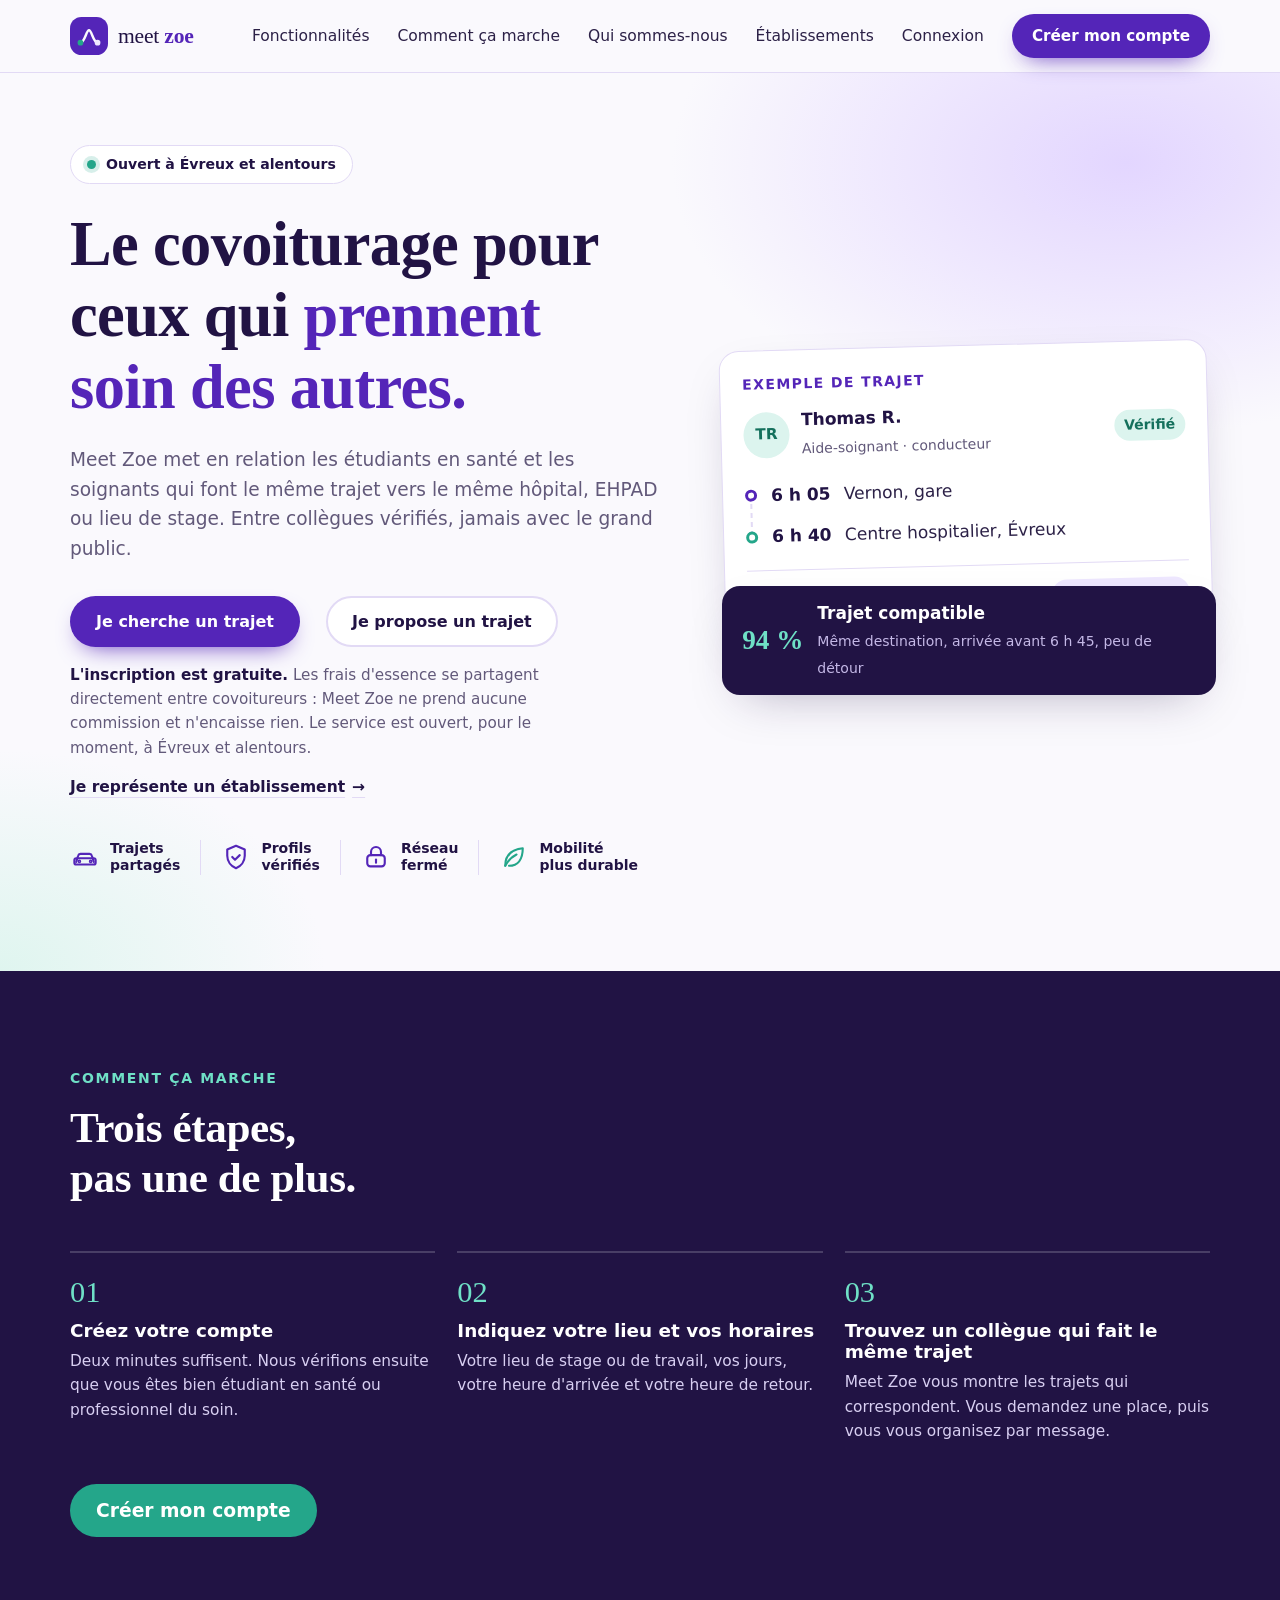
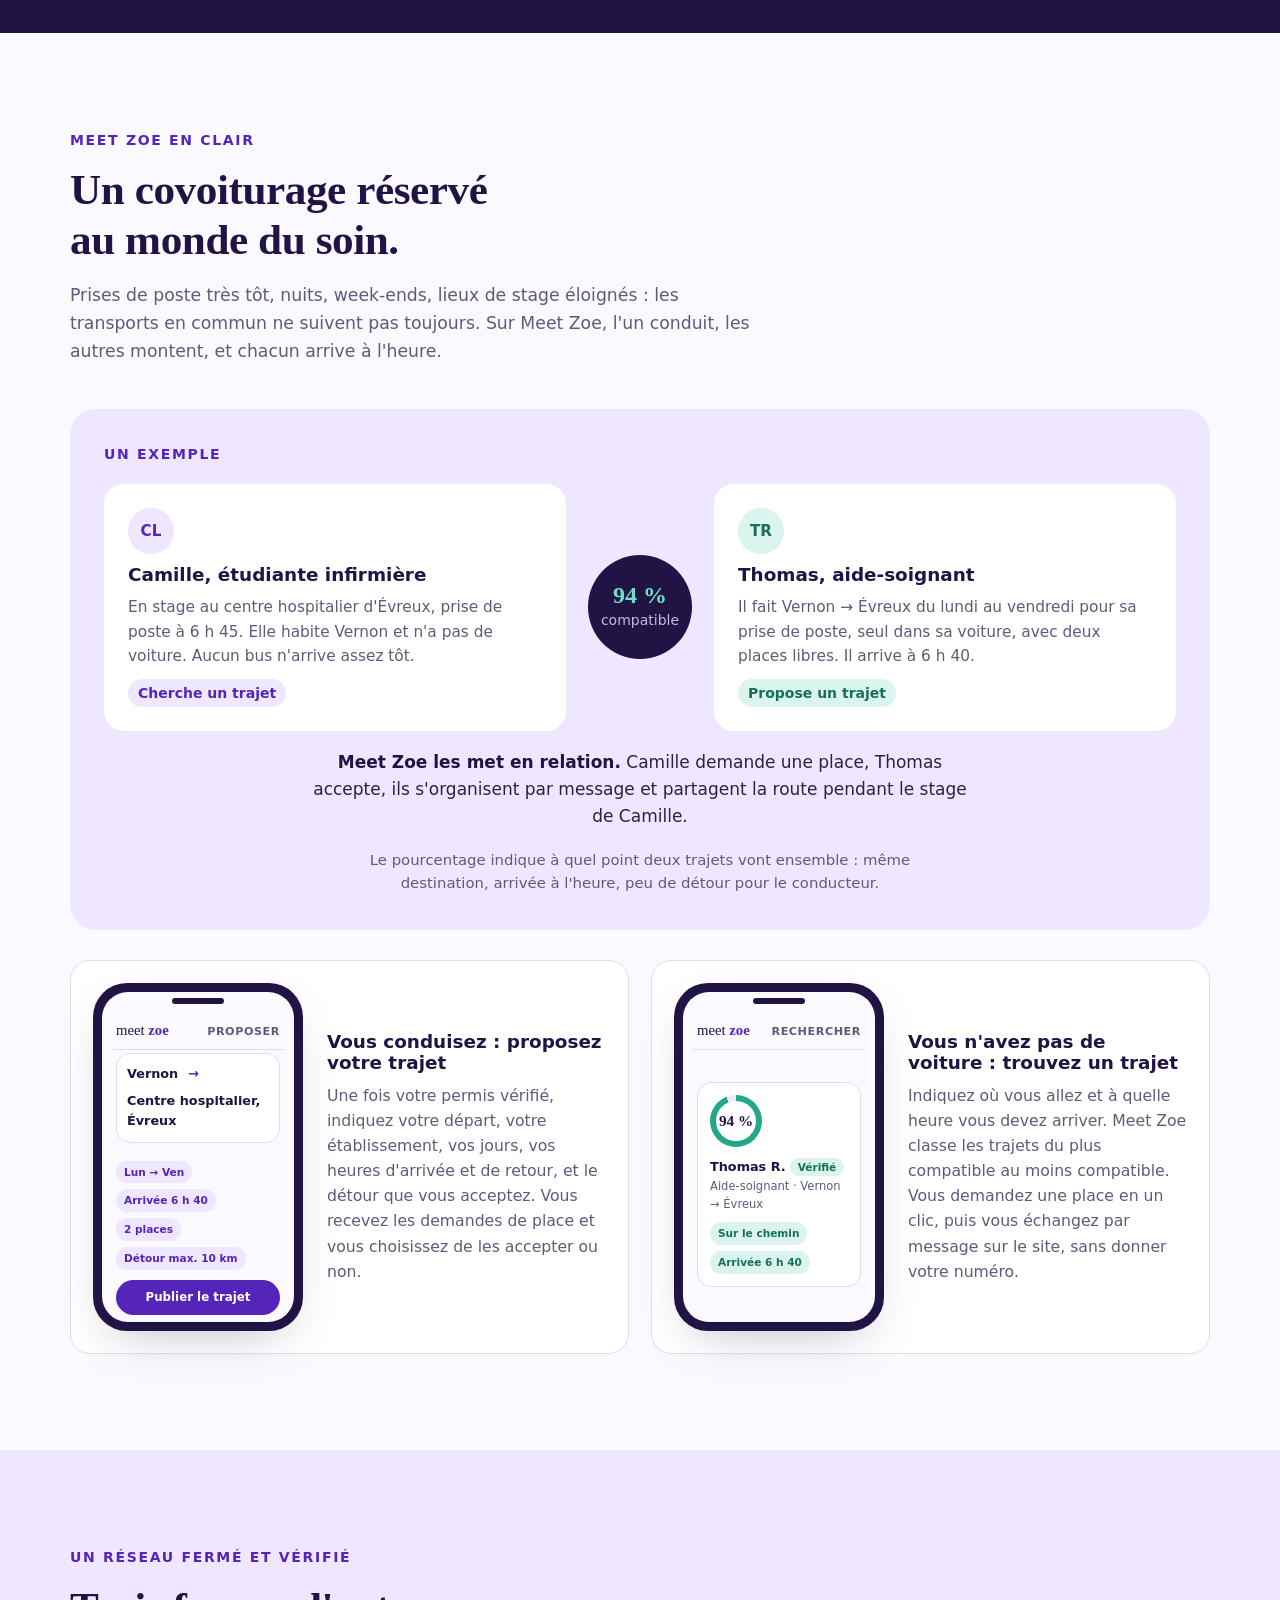
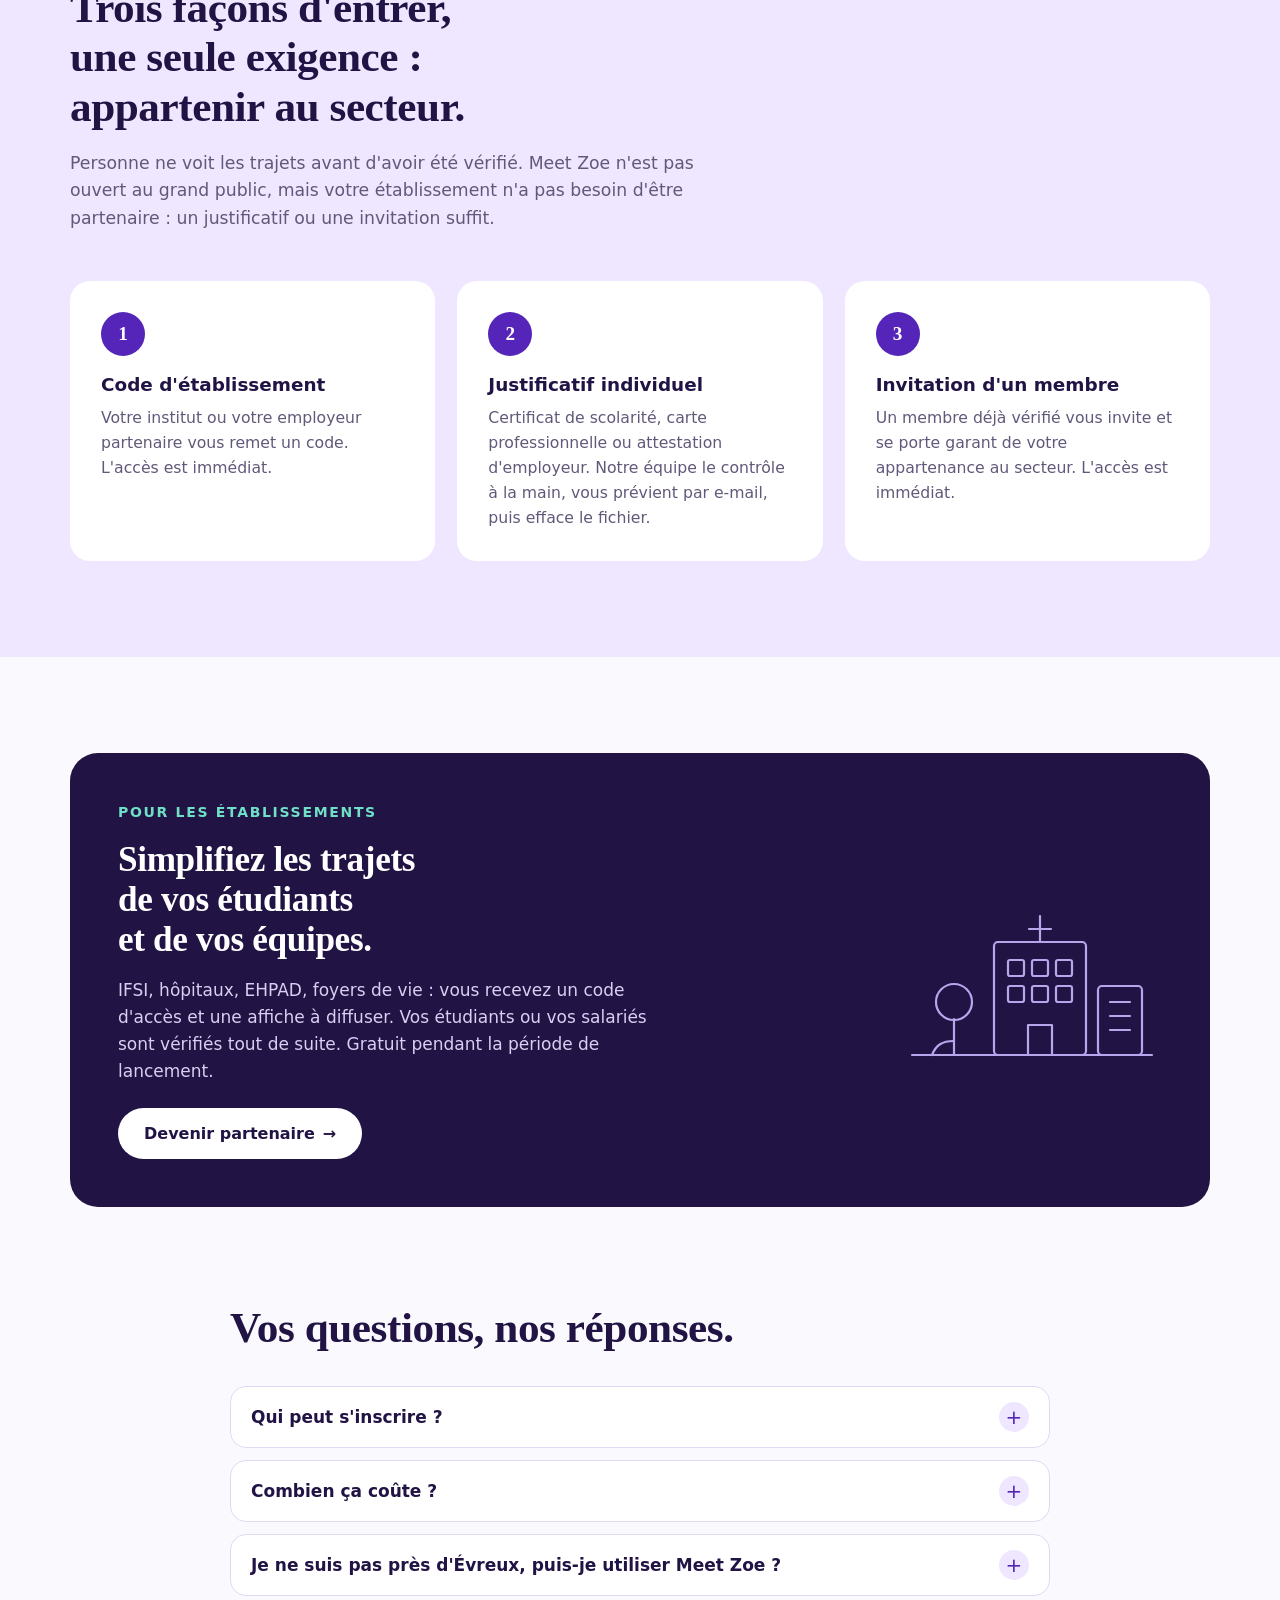
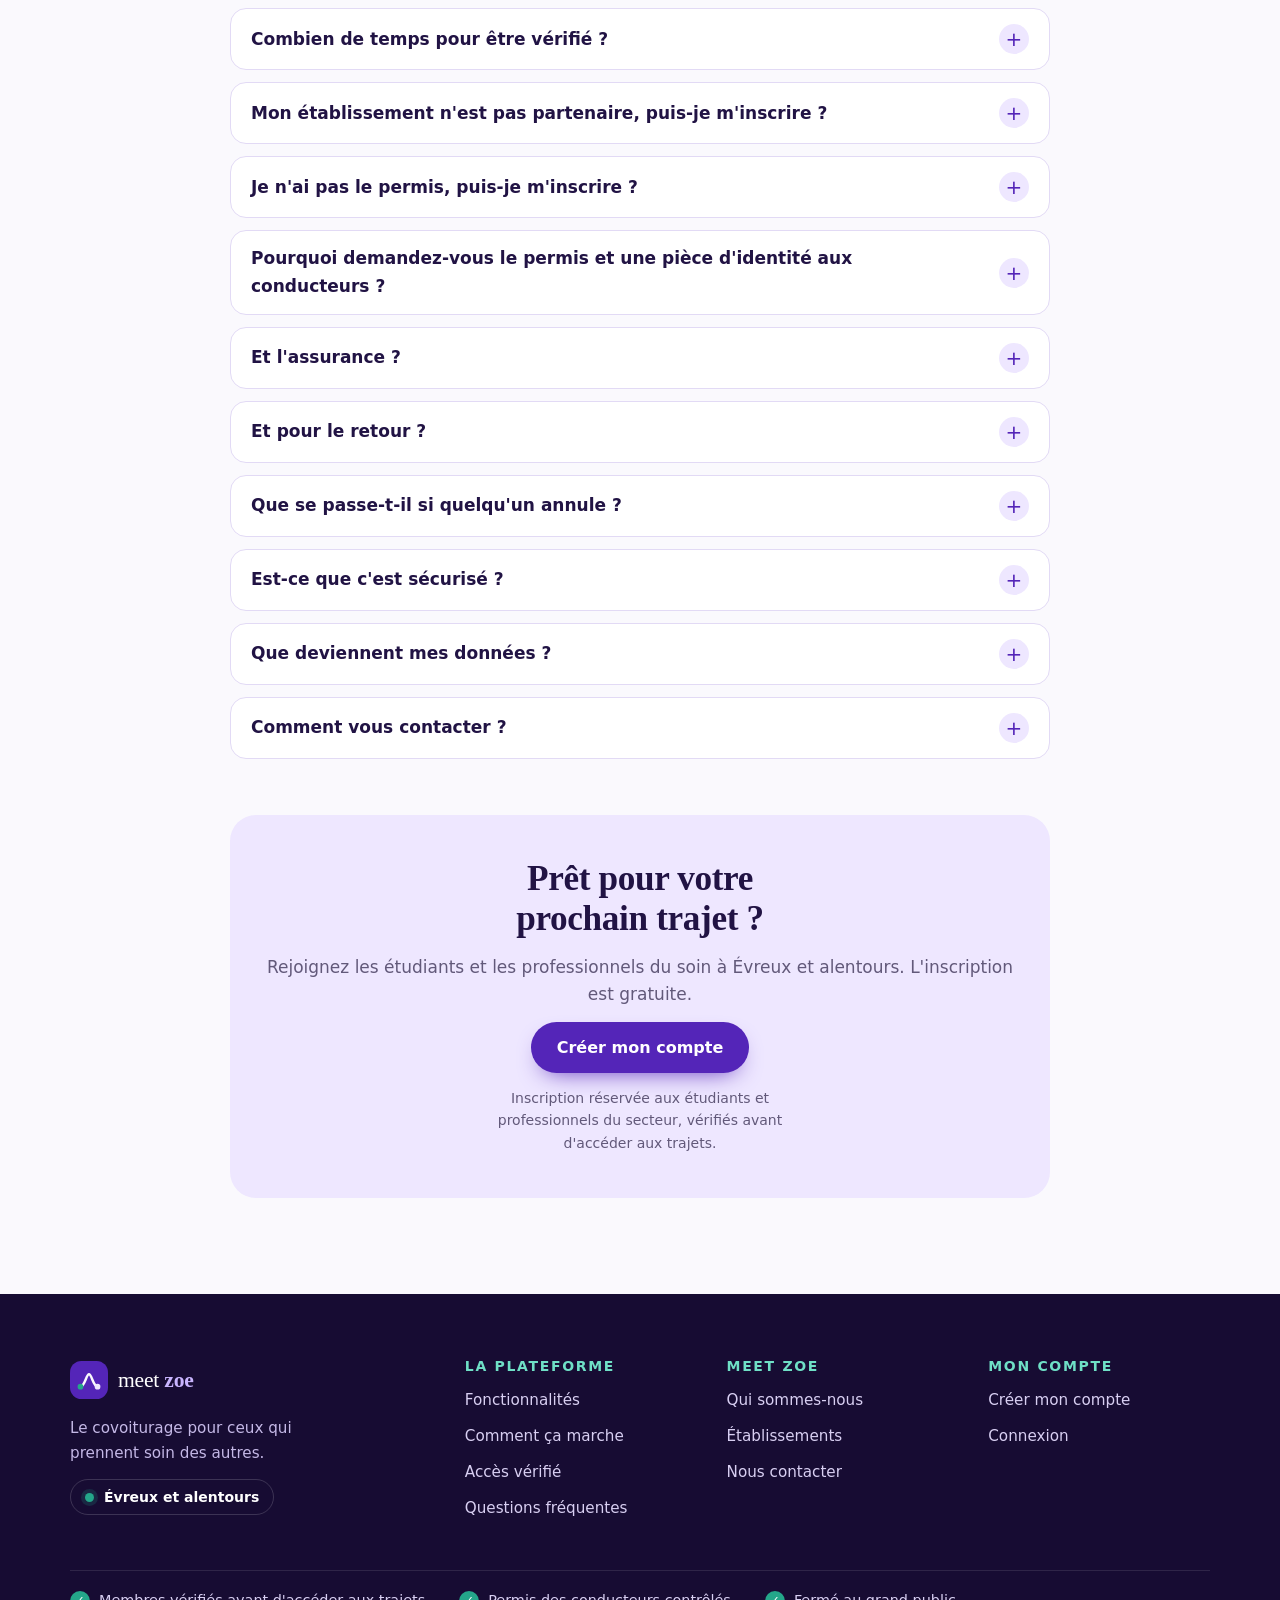
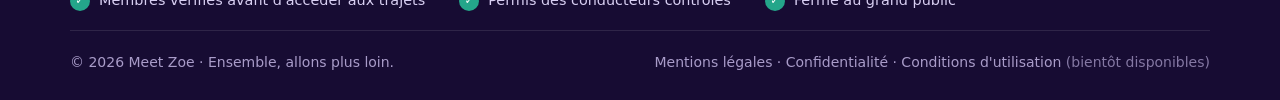
==== commit 16e406a2: "Objectif 9 (en cours) : alertes et e-mails, garde-fous, modification de trajet, pages resserrées, te" ====
--- a/index.html
+++ b/index.html
@@ -3,17 +3,18 @@
 <head>
   <meta charset="utf-8">
   <meta name="viewport" content="width=device-width, initial-scale=1">
-  <meta http-equiv="Content-Security-Policy" content="default-src 'self'; script-src 'self'; style-src 'self' 'unsafe-inline' https://fonts.googleapis.com; font-src 'self' https://fonts.gstatic.com; img-src 'self' data: blob: https://*.supabase.co; connect-src 'self' https://*.supabase.co https://geo.api.gouv.fr; object-src 'none'; base-uri 'self'; form-action 'self'">
+  <meta http-equiv="Content-Security-Policy" content="default-src 'self'; script-src 'self'; style-src 'self' 'unsafe-inline' https://fonts.googleapis.com; font-src 'self' https://fonts.gstatic.com; img-src 'self' data: blob: https://*.supabase.co; connect-src 'self' https://*.supabase.co https://geo.api.gouv.fr https://data.geopf.fr; object-src 'none'; base-uri 'self'; form-action 'self'">
   <meta name="referrer" content="strict-origin-when-cross-origin">
   <title>Meet Zoe — Covoiturage entre étudiants en santé et soignants</title>
-  <meta name="description" content="Trouvez ou proposez un covoiturage vers votre hôpital, votre EHPAD ou votre lieu de stage. Réservé aux étudiants en santé et aux soignants vérifiés. Gratuit pendant le lancement, en Normandie.">
+  <meta name="description" content="Trouvez ou proposez un covoiturage vers votre hôpital, votre EHPAD ou votre lieu de stage. Réservé aux étudiants en santé et aux soignants vérifiés. Inscription gratuite. Service ouvert à Évreux et alentours.">
   <meta property="og:type" content="website">
   <meta property="og:site_name" content="Meet Zoe">
   <meta property="og:locale" content="fr_FR">
   <meta property="og:title" content="Meet Zoe — Covoiturage entre étudiants en santé et soignants">
-  <meta property="og:description" content="Trouvez ou proposez un covoiturage vers votre hôpital, votre EHPAD ou votre lieu de stage. Réservé aux étudiants en santé et aux soignants vérifiés. Gratuit pendant le lancement, en Normandie.">
-  <meta property="og:url" content="https://meet-zoe.onrender.com/">
-  <meta property="og:image" content="https://meet-zoe.onrender.com/images/partage.png">
+  <meta property="og:description" content="Trouvez ou proposez un covoiturage vers votre hôpital, votre EHPAD ou votre lieu de stage. Réservé aux étudiants en santé et aux soignants vérifiés. Inscription gratuite. Service ouvert à Évreux et alentours.">
+  <meta property="og:url" content="https://meetzoe.fr/">
+  <link rel="canonical" href="https://meetzoe.fr/">
+  <meta property="og:image" content="https://meetzoe.fr/images/partage.png">
   <meta property="og:image:width" content="1200">
   <meta property="og:image:height" content="630">
   <meta property="og:image:alt" content="Meet Zoe, le covoiturage pour ceux qui prennent soin des autres">
@@ -24,7 +25,7 @@
   <link rel="preconnect" href="https://fonts.googleapis.com">
   <link rel="preconnect" href="https://fonts.gstatic.com" crossorigin>
   <link href="https://fonts.googleapis.com/css2?family=Fraunces:opsz,wght@9..144,500;9..144,600&family=Plus+Jakarta+Sans:wght@400;500;600;700&display=swap" rel="stylesheet">
-  <link rel="stylesheet" href="styles.css">
+  <link rel="stylesheet" href="styles.css?v=15">
 </head>
 <body>
   <a class="skip" href="#contenu">Aller au contenu</a>
@@ -41,7 +42,8 @@
         </svg>
         <span class="logo__text">meet <b>zoe</b></span>
       </a>
-      <a class="btn btn--primary btn--sm header__cta" href="connexion.html#inscription">S'inscrire</a>
+      <a class="header__connexion" href="connexion.html">Connexion</a>
+      <a class="btn btn--primary btn--sm header__cta" href="connexion.html#inscription">Créer mon compte</a>
       <button class="burger" aria-label="Ouvrir le menu" aria-expanded="false" aria-controls="menu">
         <span></span><span></span><span></span>
       </button>
@@ -62,13 +64,14 @@
     <section class="hero">
       <div class="wrap hero__in">
         <div class="hero__text">
-          <p class="pill"><span class="dot"></span> Lancement en Normandie, autour d'Évreux · Gratuit pendant le lancement</p>
+          <p class="pill"><span class="dot"></span> Ouvert à Évreux et alentours</p>
           <h1>Le covoiturage pour ceux qui <span class="accent">prennent soin des autres.</span></h1>
           <p class="lead">Meet Zoe met en relation les étudiants en santé et les soignants qui font le même trajet vers le même hôpital, EHPAD ou lieu de stage. Entre collègues vérifiés, jamais avec le grand public.</p>
           <div class="hero__cta">
             <a class="btn btn--primary" href="connexion.html?je=passager#inscription">Je cherche un trajet</a>
             <a class="btn btn--ghost" href="connexion.html?je=conducteur#inscription">Je propose un trajet</a>
           </div>
+          <p class="hero__note hero__gratuit"><span><b>L'inscription est gratuite.</b> Les frais d'essence se partagent directement entre covoitureurs : Meet Zoe ne prend aucune commission et n'encaisse rien. Le service est ouvert, pour le moment, à Évreux et alentours.</span></p>
           <p class="hero__etab"><a class="lien-fleche" href="etablissements.html">Je représente un établissement <span aria-hidden="true">→</span></a></p>
           <ul class="reperes">
             <li><svg viewBox="0 0 24 24" aria-hidden="true"><path d="M5 16l1.5-5a2 2 0 012-1.5h7a2 2 0 012 1.5L19 16"/><rect x="3.5" y="13" width="17" height="5" rx="1.5"/><circle cx="7.5" cy="15.5" r=".6"/><circle cx="16.5" cy="15.5" r=".6"/></svg><span>Trajets<br>partagés</span></li>
@@ -82,30 +85,30 @@
           <div class="trip trip--float">
             <p class="trip__etiquette">Exemple de trajet</p>
             <div class="trip__head">
-              <span class="avatar">CL</span>
+              <span class="avatar avatar--vert">TR</span>
               <div>
-                <strong>Camille L.</strong>
-                <small>Étudiante infirmière · 2<sup>e</sup> année</small>
+                <strong>Thomas R.</strong>
+                <small>Aide-soignant · conducteur</small>
               </div>
-              <span class="badge badge--ok">Vérifiée</span>
+              <span class="badge badge--ok">Vérifié</span>
             </div>
             <div class="route">
               <div class="route__line"><i></i><i></i></div>
               <div class="route__stops">
-                <p><b>06:05</b> Vernon, gare</p>
-                <p><b>06:40</b> Centre hospitalier, Évreux</p>
+                <p><b>6&nbsp;h&nbsp;05</b> Vernon, gare</p>
+                <p><b>6&nbsp;h&nbsp;40</b> Centre hospitalier, Évreux</p>
               </div>
             </div>
             <div class="trip__foot">
-              <span>Lun. → ven. · stage de 5 semaines</span>
-              <span class="seats">2 places</span>
+              <span>Du lundi au vendredi</span>
+              <span class="seats">2 places libres</span>
             </div>
           </div>
           <div class="match">
-            <span class="match__score">94%</span>
+            <span class="match__score">94&nbsp;%</span>
             <div>
               <strong>Trajet compatible</strong>
-              <small>Même destination, arrivée avant 06:45</small>
+              <small>Même destination, arrivée avant 6&nbsp;h&nbsp;45, peu de détour</small>
             </div>
           </div>
         </div>
@@ -116,11 +119,11 @@
     <section class="section section--night" id="etapes">
       <div class="wrap">
         <p class="eyebrow eyebrow--light">Comment ça marche</p>
-        <h2>Simple, rapide, sécurisé.</h2>
+        <h2>Trois étapes, pas une de plus.</h2>
         <ol class="steps steps--3">
-          <li><span>01</span><h3>Inscrivez-vous et validez votre profil</h3><p>Deux minutes pour créer votre compte, puis un code d'établissement, un justificatif ou une invitation.</p></li>
-          <li><span>02</span><h3>Indiquez votre lieu et vos horaires</h3><p>Lieu de stage ou de travail, dates, heures de prise et de fin de poste.</p></li>
-          <li><span>03</span><h3>Matchez et voyagez avec vos collègues</h3><p>Meet Zoe vous propose les trajets compatibles. Réservez une place et organisez-vous par message.</p></li>
+          <li><span>01</span><h3>Créez votre compte</h3><p>Deux minutes suffisent. Nous vérifions ensuite que vous êtes bien étudiant en santé ou professionnel du soin.</p></li>
+          <li><span>02</span><h3>Indiquez votre lieu et vos horaires</h3><p>Votre lieu de stage ou de travail, vos jours, votre heure d'arrivée et votre heure de retour.</p></li>
+          <li><span>03</span><h3>Trouvez un collègue qui fait le même trajet</h3><p>Meet Zoe vous montre les trajets qui correspondent. Vous demandez une place, puis vous vous organisez par message.</p></li>
         </ol>
         <p class="etapes__cta"><a class="btn btn--green" href="connexion.html#inscription">Créer mon compte</a></p>
       </div>
@@ -130,143 +133,76 @@
     <section class="section" id="concept">
       <div class="wrap">
         <p class="eyebrow">Meet Zoe en clair</p>
-        <h2>Une plateforme de covoiturage réservée au monde du soin.</h2>
-        <p class="section__intro">Meet Zoe met en relation des étudiants et des professionnels du sanitaire et du médico-social qui font le même trajet, aux mêmes horaires, vers le même établissement. L'un conduit, les autres montent : tout le monde arrive à l'heure.</p>
+        <h2>Un covoiturage réservé au monde du soin.</h2>
+        <p class="section__intro">Prises de poste très tôt, nuits, week-ends, lieux de stage éloignés : les transports en commun ne suivent pas toujours. Sur Meet Zoe, l'un conduit, les autres montent, et chacun arrive à l'heure.</p>
 
         <div class="scenario">
           <p class="scenario__label">Un exemple</p>
           <article class="scenario__carte">
             <span class="avatar">CL</span>
             <h3>Camille, étudiante infirmière</h3>
-            <p>En stage au centre hospitalier d'Évreux, prise de poste à 6 h 45. Elle habite Vernon et n'a pas de voiture. Aucun bus n'arrive assez tôt.</p>
+            <p>En stage au centre hospitalier d'Évreux, prise de poste à 6&nbsp;h&nbsp;45. Elle habite Vernon et n'a pas de voiture. Aucun bus n'arrive assez tôt.</p>
             <span class="tag">Cherche un trajet</span>
           </article>
-          <div class="scenario__lien" aria-hidden="true"><span>94%</span><small>compatible</small></div>
+          <div class="scenario__lien" aria-hidden="true"><span>94&nbsp;%</span><small>compatible</small></div>
           <article class="scenario__carte">
             <span class="avatar avatar--vert">TR</span>
             <h3>Thomas, aide-soignant</h3>
-            <p>Il fait Vernon → Évreux chaque matin pour sa prise de poste, seul dans sa voiture, avec deux places libres.</p>
+            <p>Il fait Vernon → Évreux du lundi au vendredi pour sa prise de poste, seul dans sa voiture, avec deux places libres. Il arrive à 6&nbsp;h&nbsp;40.</p>
             <span class="tag tag--ok">Propose un trajet</span>
           </article>
-          <p class="scenario__fin"><b>Meet Zoe les met en relation.</b> Camille réserve une place, ils s'organisent par message et partagent la route pendant les cinq semaines du stage.</p>
-        </div>
-      </div>
-    </section>
-
-    <!-- ===== 4. Le constat ===== -->
-    <section class="section section--lav" id="constat">
-      <div class="wrap">
-        <p class="eyebrow">Le constat</p>
-        <h2>Un lieu de stage éloigné, ce sont des frais et de la fatigue en plus.</h2>
-        <div class="grid3">
-          <article class="card">
-            <span class="card__icon"><svg viewBox="0 0 24 24" aria-hidden="true"><circle cx="12" cy="12" r="8.5"/><path d="M12 7v5l3 2"/></svg></span>
-            <h3>Horaires décalés</h3>
-            <p>Prises de poste à 6 h 00, nuits, week-ends : les transports en commun ne suivent pas le rythme des services.</p>
-          </article>
-          <article class="card">
-            <span class="card__icon"><svg viewBox="0 0 24 24" aria-hidden="true"><path d="M12 21s7-6.2 7-11.5A7 7 0 005 9.5C5 14.8 12 21 12 21z"/><circle cx="12" cy="9.5" r="2.5"/></svg></span>
-            <h3>Lieux isolés</h3>
-            <p>Hôpitaux et structures en zone rurale ou périphérique, parfois à des dizaines de kilomètres, et qui changent à chaque stage.</p>
-          </article>
-          <article class="card">
-            <span class="card__icon"><svg viewBox="0 0 24 24" aria-hidden="true"><rect x="3.500" y="6" width="17" height="12" rx="2.500"/><circle cx="12" cy="12" r="2.500"/><path d="M7 9.500v5M17 9.500v5"/></svg></span>
-            <h3>Des dépenses qui s'accumulent</h3>
-            <p>Carburant, voiture empruntée, et parfois un logement loué près du lieu de stage : certains étudiants paient deux loyers.</p>
-          </article>
-        </div>
-      </div>
-    </section>
-
-    <!-- ===== 5. Ce que vous faites sur Meet Zoe ===== -->
-    <section class="section" id="fonctionnalites">
-      <div class="wrap">
-        <p class="eyebrow">Ce que vous faites sur Meet Zoe</p>
-        <h2>Des trajets pensés pour vos rythmes de soignants.</h2>
-        <div class="fonctions">
+          <p class="scenario__fin"><b>Meet Zoe les met en relation.</b> Camille demande une place, Thomas accepte, ils s'organisent par message et partagent la route pendant le stage de Camille.</p>
+          <p class="scenario__fin scenario__aide">Le pourcentage indique à quel point deux trajets vont ensemble : même destination, arrivée à l'heure, peu de détour pour le conducteur.</p>
+        </div>
+
+        <div class="fonctions" id="fonctionnalites">
 
           <article class="fonction">
             <div class="telephone" aria-hidden="true">
               <div class="telephone__ecran">
                 <p class="telephone__barre"><span>meet <b>zoe</b></span>Proposer</p>
-            <div class="mock" aria-hidden="true">
+                <div class="mock">
                   <div class="mock__ligne"><b>Vernon</b><span>→</span><b>Centre hospitalier, Évreux</b></div>
                   <div class="result__tags">
-                    <span class="tag">Lun → Ven</span><span class="tag">Arrivée 06:40</span><span class="tag">2 places</span><span class="tag">Détour max. 10 km</span>
+                    <span class="tag">Lun → Ven</span><span class="tag">Arrivée 6&nbsp;h&nbsp;40</span><span class="tag">2 places</span><span class="tag">Détour max. 10 km</span>
                   </div>
                   <span class="mock__bouton">Publier le trajet</span>
                 </div>
               </div>
             </div>
-            <h3>Proposez votre trajet</h3>
-            <p>Vous conduisez ? Une fois votre permis vérifié, indiquez votre départ, votre établissement, vos jours, votre heure d'arrivée et le détour que vous acceptez. C'est publié en une minute.</p>
+            <h3>Vous conduisez&nbsp;: proposez votre trajet</h3>
+            <p>Une fois votre permis vérifié, indiquez votre départ, votre établissement, vos jours, vos heures d'arrivée et de retour, et le détour que vous acceptez. Vous recevez les demandes de place et vous choisissez de les accepter ou non.</p>
           </article>
 
           <article class="fonction">
             <div class="telephone" aria-hidden="true">
               <div class="telephone__ecran">
                 <p class="telephone__barre"><span>meet <b>zoe</b></span>Rechercher</p>
-            <div class="mock" aria-hidden="true">
+                <div class="mock">
                   <div class="mock__resultat">
-                    <div class="result__score" style="--p:94">94%</div>
+                    <div class="result__score" style="--p:94">94&nbsp;%</div>
                     <div>
                       <strong>Thomas R.</strong> <span class="badge badge--ok">Vérifié</span>
                       <small>Aide-soignant · Vernon → Évreux</small>
-                      <div class="result__tags"><span class="tag tag--ok">Sur le chemin</span><span class="tag tag--ok">Arrivée 06:40</span></div>
+                      <div class="result__tags"><span class="tag tag--ok">Sur le chemin</span><span class="tag tag--ok">Arrivée 6&nbsp;h&nbsp;40</span></div>
                     </div>
                   </div>
                 </div>
               </div>
             </div>
-            <h3>Trouvez un covoiturage compatible</h3>
-            <p>Indiquez où vous allez et à quelle heure vous devez arriver. Meet Zoe compare les destinations, les dates, les horaires et les détours, puis classe les trajets par compatibilité.</p>
-          </article>
-
-          <article class="fonction">
-            <div class="telephone" aria-hidden="true">
-              <div class="telephone__ecran">
-                <p class="telephone__barre"><span>meet <b>zoe</b></span>Mes trajets</p>
-            <div class="mock" aria-hidden="true">
-                  <div class="mock__demande">
-                    <span class="avatar">CL</span>
-                    <div><strong>Camille L.</strong><small>Étudiante infirmière</small></div>
-                    <span class="badge badge--acceptee">Acceptée</span>
-                  </div>
-                  <div class="mock__demande">
-                    <span class="avatar">IB</span>
-                    <div><strong>Inès B.</strong><small>Élève aide-soignante</small></div>
-                    <span class="badge badge--demandee">En attente</span>
-                  </div>
-                </div>
-              </div>
-            </div>
-            <h3>Réservez une place</h3>
-            <p>Demandez une place en un clic. Le conducteur accepte ou refuse, et le nombre de places restantes se met à jour tout seul.</p>
-          </article>
-
-          <article class="fonction">
-            <div class="telephone" aria-hidden="true">
-              <div class="telephone__ecran">
-                <p class="telephone__barre"><span>meet <b>zoe</b></span>Messages</p>
-            <div class="mock mock--fil" aria-hidden="true">
-                  <div class="bulle"><p>Bonjour, je suis en stage au même endroit que vous !</p></div>
-                  <div class="bulle bulle--moi"><p>Avec plaisir. 6 h 05 devant la gare ?</p></div>
-                </div>
-              </div>
-            </div>
-            <h3>Organisez-vous par message</h3>
-            <p>Une question avant de réserver, un point de rendez-vous, un retard : vous échangez directement sur la plateforme, sans donner votre numéro.</p>
-          </article>
-
-        </div>
-      </div>
-    </section>
-
-    <!-- ===== 6. Accès vérifié ===== -->
+            <h3>Vous n'avez pas de voiture&nbsp;: trouvez un trajet</h3>
+            <p>Indiquez où vous allez et à quelle heure vous devez arriver. Meet Zoe classe les trajets du plus compatible au moins compatible. Vous demandez une place en un clic, puis vous échangez par message sur le site, sans donner votre numéro.</p>
+          </article>
+
+        </div>
+      </div>
+    </section>
+
+    <!-- ===== 4. Accès vérifié ===== -->
     <section class="section section--lav" id="acces">
       <div class="wrap">
         <p class="eyebrow">Un réseau fermé et vérifié</p>
-        <h2>Trois façons d'entrer, une seule exigence : appartenir au secteur.</h2>
+        <h2>Trois façons d'entrer, une seule exigence&nbsp;: appartenir au secteur.</h2>
         <p class="section__intro">Personne ne voit les trajets avant d'avoir été vérifié. Meet Zoe n'est pas ouvert au grand public, mais votre établissement n'a pas besoin d'être partenaire : un justificatif ou une invitation suffit.</p>
         <div class="grid3">
           <article class="card card--num">
@@ -277,25 +213,25 @@
           <article class="card card--num">
             <span class="num">2</span>
             <h3>Justificatif individuel</h3>
-            <p>Certificat de scolarité, carte professionnelle ou attestation d'employeur, examiné par notre équipe puis effacé.</p>
+            <p>Certificat de scolarité, carte professionnelle ou attestation d'employeur. Notre équipe le contrôle à la main, vous prévient par e-mail, puis efface le fichier.</p>
           </article>
           <article class="card card--num">
             <span class="num">3</span>
             <h3>Invitation d'un membre</h3>
-            <p>Un membre déjà vérifié vous invite et se porte garant de votre appartenance au secteur.</p>
-          </article>
-        </div>
-      </div>
-    </section>
-
-    <!-- ===== 7. Pour les établissements ===== -->
+            <p>Un membre déjà vérifié vous invite et se porte garant de votre appartenance au secteur. L'accès est immédiat.</p>
+          </article>
+        </div>
+      </div>
+    </section>
+
+    <!-- ===== 5. Pour les établissements ===== -->
     <section class="section section--bandeau">
       <div class="wrap">
         <div class="bandeau">
           <div>
             <p class="eyebrow eyebrow--light">Pour les établissements</p>
-            <h2>Simplifiez la mobilité de vos étudiants et de vos équipes.</h2>
-            <p>IFSI, hôpitaux, EHPAD, foyers de vie : donnez un accès immédiat à Meet Zoe par simple code, et suivez l'usage avec des chiffres globaux.</p>
+            <h2>Simplifiez les trajets de vos étudiants et de vos équipes.</h2>
+            <p>IFSI, hôpitaux, EHPAD, foyers de vie : vous recevez un code d'accès et une affiche à diffuser. Vos étudiants ou vos salariés sont vérifiés tout de suite. Gratuit pendant la période de lancement.</p>
             <a class="btn btn--clair" href="etablissements.html">Devenir partenaire <span aria-hidden="true">→</span></a>
           </div>
           <svg class="bandeau__dessin" viewBox="0 0 260 180" aria-hidden="true">
@@ -312,58 +248,70 @@
       </div>
     </section>
 
-    <!-- ===== 8. Questions fréquentes et appel à l'action ===== -->
+    <!-- ===== 6. Questions fréquentes et appel à l'action ===== -->
     <section class="section" id="faq">
       <div class="wrap faq">
         <h2>Vos questions, nos réponses.</h2>
         <div class="faq__liste">
           <details>
-            <summary>Qui peut s'inscrire ?</summary>
+            <summary>Qui peut s'inscrire&nbsp;?</summary>
             <p>Les étudiants en soins infirmiers, les élèves aides-soignants, les étudiants des autres formations sanitaires et médico-sociales, ainsi que les professionnels du secteur : soignants diplômés, agents de soins, ASH et personnels éducatifs. Meet Zoe n'est pas ouvert au grand public.</p>
           </details>
           <details>
-            <summary>Comment prouver mon statut ?</summary>
-            <p>De trois façons, au choix : un code remis par votre établissement ou votre promotion, un justificatif (certificat de scolarité, carte professionnelle ou attestation d'employeur) ou l'invitation d'un membre déjà vérifié.</p>
-          </details>
-          <details>
-            <summary>Mon établissement n'est pas partenaire, puis-je m'inscrire ?</summary>
-            <p>Oui. Vous n'avez pas besoin que votre école ou votre employeur soit partenaire de Meet Zoe. Sans code, inscrivez-vous avec un justificatif, contrôlé par notre équipe, ou avec l'invitation d'un collègue déjà membre.</p>
-          </details>
-          <details>
-            <summary>Est-ce que c'est sécurisé ?</summary>
-            <p>Personne ne voit les trajets avant d'avoir été vérifié. Les autres membres ne voient que votre prénom, l'initiale de votre nom, votre statut et votre établissement : jamais votre e-mail ni votre téléphone. Les conducteurs fournissent en plus leur permis de conduire et une pièce d'identité. Avant de réserver, vous consultez la fiche du conducteur et les avis de ses passagers. Vous pouvez signaler un membre à notre équipe, et un compte peut être suspendu à tout moment.</p>
-          </details>
-          <details>
-            <summary>Combien ça coûte ?</summary>
-            <p>Meet Zoe est gratuit pendant la période de lancement, pour les étudiants comme pour les professionnels. Si cela devait évoluer, vous seriez prévenu à l'avance.</p>
-          </details>
-          <details>
-            <summary>Comment se partagent les frais de trajet ?</summary>
-            <p>Le conducteur et ses passagers s'organisent librement entre eux pour partager les frais. Pendant la période de lancement, Meet Zoe ne prélève rien sur les trajets et ne gère aucun paiement.</p>
-          </details>
-          <details>
-            <summary>Je n'ai pas le permis, puis-je m'inscrire ?</summary>
+            <summary>Combien ça coûte&nbsp;?</summary>
+            <p>Rien : l'inscription et l'utilisation de Meet Zoe sont gratuites, pour les étudiants comme pour les professionnels. Les frais d'essence se partagent directement entre le conducteur et ses passagers, comme vous le décidez entre vous. Il n'y a aucun paiement sur le site : Meet Zoe ne prend aucune commission et n'encaisse rien. Si cela devait évoluer, vous seriez prévenu à l'avance.</p>
+          </details>
+          <details>
+            <summary>Je ne suis pas près d'Évreux, puis-je utiliser Meet Zoe&nbsp;?</summary>
+            <p>Pas encore. Le service démarre à Évreux et alentours, et il n'est pas ouvert ailleurs pour le moment. Si vous aimeriez l'utiliser près de chez vous, écrivez-nous par la page <a href="contact.html">Nous contacter</a>.</p>
+          </details>
+          <details>
+            <summary>Combien de temps pour être vérifié&nbsp;?</summary>
+            <p>C'est immédiat avec un code d'établissement ou l'invitation d'un membre. Avec un justificatif, le contrôle est fait à la main par notre équipe : vous êtes prévenu par e-mail dès que c'est fait. Les trois façons d'être vérifié sont décrites dans la partie <a href="#acces">Accès vérifié</a>.</p>
+          </details>
+          <details>
+            <summary>Mon établissement n'est pas partenaire, puis-je m'inscrire&nbsp;?</summary>
+            <p>Oui. Vous n'avez pas besoin que votre école ou votre employeur soit partenaire de Meet Zoe : un justificatif ou l'invitation d'un collègue déjà membre suffit.</p>
+          </details>
+          <details>
+            <summary>Je n'ai pas le permis, puis-je m'inscrire&nbsp;?</summary>
             <p>Oui. Vous pouvez utiliser Meet Zoe uniquement comme passager : vous cherchez un trajet et vous demandez une place.</p>
           </details>
           <details>
-            <summary>Où Meet Zoe est-il disponible ?</summary>
-            <p>Le service démarre en Normandie, autour d'Évreux. Il s'étendra ensuite à d'autres territoires, au fil des inscriptions et des établissements partenaires.</p>
-          </details>
-          <details>
-            <summary>Comment vous contacter ?</summary>
+            <summary>Pourquoi demandez-vous le permis et une pièce d'identité aux conducteurs&nbsp;?</summary>
+            <p>Pour que les passagers sachent avec qui ils montent. Notre équipe contrôle les deux documents, puis les fichiers sont effacés : nous ne gardons que la décision, c'est-à-dire « conducteur vérifié » ou non.</p>
+          </details>
+          <details>
+            <summary>Et l'assurance&nbsp;?</summary>
+            <p>En France, l'assurance obligatoire du véhicule (la « responsabilité civile ») couvre les passagers transportés. Le conducteur doit seulement partager les frais, sans faire de bénéfice. En cas de doute, il peut vérifier son contrat auprès de son assureur. Meet Zoe n'est pas un assureur.</p>
+          </details>
+          <details>
+            <summary>Et pour le retour&nbsp;?</summary>
+            <p>Le conducteur indique aussi son heure de retour. Quand vous cherchez un trajet, Meet Zoe tient compte de l'aller et du retour.</p>
+          </details>
+          <details>
+            <summary>Que se passe-t-il si quelqu'un annule&nbsp;?</summary>
+            <p>Le conducteur comme le passager peuvent annuler depuis leur espace. L'autre personne est prévenue par une alerte sur le site et par un e-mail. Si vous devez annuler, faites-le le plus tôt possible, pour laisser à l'autre le temps de s'organiser.</p>
+          </details>
+          <details>
+            <summary>Est-ce que c'est sécurisé&nbsp;?</summary>
+            <p>Personne ne voit les trajets avant d'avoir été vérifié. Les autres membres ne voient que votre prénom, l'initiale de votre nom, votre statut et votre établissement : jamais votre e-mail ni votre téléphone. Avant de réserver, vous consultez la fiche du conducteur et les avis de ses passagers. Vous pouvez signaler un membre à notre équipe, et un compte peut être suspendu à tout moment.</p>
+          </details>
+          <details>
+            <summary>Que deviennent mes données&nbsp;?</summary>
+            <p>Elles servent uniquement à faire fonctionner le service et ne sont pas revendues. Vos justificatifs, permis et pièce d'identité compris, sont effacés après vérification, et vous pouvez supprimer votre compte à tout moment depuis votre profil.</p>
+          </details>
+          <details>
+            <summary>Comment vous contacter&nbsp;?</summary>
             <p>Par la page <a href="contact.html">Nous contacter</a>. Les e-mails automatiques de Meet Zoe ne reçoivent pas de réponse : passez toujours par cette page, nous vous répondons par e-mail.</p>
           </details>
-          <details>
-            <summary>Que deviennent mes données ?</summary>
-            <p>Elles servent uniquement à faire fonctionner le service et ne sont pas revendues. Vos justificatifs, permis et pièce d'identité compris, sont effacés après vérification, et vous pouvez supprimer votre compte à tout moment depuis votre profil.</p>
-          </details>
         </div>
 
         <div class="cta-final">
-          <h2>Prêt pour votre prochain trajet ?</h2>
-          <p>Rejoignez les étudiants et les professionnels du secteur en Normandie. Gratuit pendant la période de lancement.</p>
+          <h2>Prêt pour votre prochain trajet&nbsp;?</h2>
+          <p>Rejoignez les étudiants et les professionnels du soin à Évreux et alentours. L'inscription est gratuite.</p>
           <a class="btn btn--primary" href="connexion.html#inscription">Créer mon compte</a>
-          <small>Inscription réservée aux étudiants et professionnels du secteur, vérifiés un par un.</small>
+          <small>Inscription réservée aux étudiants et professionnels du secteur, vérifiés avant d'accéder aux trajets.</small>
         </div>
       </div>
     </section>
@@ -382,7 +330,7 @@
           <span class="logo__text logo__text--light">meet <b>zoe</b></span>
         </a>
         <p>Le covoiturage pour ceux qui prennent soin des autres.</p>
-        <p class="footer__lieu"><span class="dot"></span> Lancement en Normandie</p>
+        <p class="footer__lieu"><span class="dot"></span> Évreux et alentours</p>
       </div>
 
       <nav class="footer__col" aria-label="La plateforme">
@@ -408,7 +356,7 @@
     </div>
 
     <div class="wrap footer__confiance">
-      <span>Membres vérifiés un par un</span>
+      <span>Membres vérifiés avant d'accéder aux trajets</span>
       <span>Permis des conducteurs contrôlés</span>
       <span>Fermé au grand public</span>
     </div>
@@ -419,6 +367,6 @@
     </div>
   </footer>
 
-  <script src="app.js"></script>
+  <script src="app.js?v=15"></script>
 </body>
 </html>
--- a/styles.css
+++ b/styles.css
@@ -412,6 +412,12 @@
 @media (max-width: 560px) {
   .form__row--3 { grid-template-columns: 1fr; }
   .compte .lien { font-size: .82rem; }
+  .compte { flex-wrap: wrap; justify-content: flex-end; row-gap: 4px; }
+  .compte .btn--sm { padding: 8px 12px; font-size: .82rem; }
+  /* L'en-tête de l'espace grandit si ses liens passent sur deux lignes. */
+  .page-app .header__in { height: auto; min-height: 72px; padding-top: 6px; padding-bottom: 6px; }
+  .page-app .header .logo { flex: none; }
+  .page-app .header .logo__text { white-space: nowrap; }
   .app { padding-top: 26px; }
   .auth__carte { padding: 22px; }
 }
@@ -433,7 +439,7 @@
 .btn--sm { min-height: 44px; }
 .logo { min-height: 44px; }
 .footer nav a { display: inline-flex; align-items: center; min-height: 44px; }
-.note a { display: inline-block; padding: 12px 0; }
+.note a { text-underline-offset: 3px; }
 
 /* Le bouton vert garde sa couleur : un texte plus grand et plus gras le rend lisible. */
 .btn--green:not(.btn--sm) { font-size: 1.17rem; font-weight: 700; }
@@ -782,3 +788,239 @@
 .contact__points { margin: 24px 0; }
 .split > div > .aide + .aide { margin-top: 10px; }
 .faq details p a { color: var(--violet); }
+
+/* =========================================================
+   Formulaires simplifiés : raccourcis, options repliées
+   ========================================================= */
+.raccourcis { display: flex; flex-wrap: wrap; gap: 8px; margin-bottom: 4px; }
+.raccourcis button { min-height: 44px; padding: 8px 16px; border-radius: 12px; border: 1.5px solid var(--bord); background: #fff; font: 600 .9rem var(--corps); color: var(--nuit); cursor: pointer; }
+.raccourcis button:hover { border-color: var(--violet); }
+.raccourcis button[aria-pressed="true"] { background: var(--lavande); border-color: var(--violet); color: var(--violet); }
+.demo__form fieldset, .carte-form fieldset { gap: 10px; }
+.demo__form legend, .carte-form legend { font-size: .98rem; font-weight: 700; margin-bottom: 4px; }
+.demo__form > label, .carte-form > label, .carte-form .form__row > label { font-size: .98rem; }
+.plus { border-top: 1px solid var(--bord); padding-top: 12px; }
+.plus summary { cursor: pointer; font-weight: 600; font-size: .92rem; color: var(--violet); min-height: 32px; }
+.plus[open] summary { margin-bottom: 12px; }
+.plus .aide { margin-top: 10px; }
+.result__phrase { font-weight: 700; color: var(--nuit) !important; font-size: 1rem !important; margin: 2px 0 6px; }
+.besoin .badge { white-space: normal; text-align: center; }
+@media (max-width: 560px) {
+  .raccourcis button { flex: 1 1 auto; }
+}
+.demo__form .raccourcis { gap: 6px; }
+.demo__form .raccourcis button { padding: 8px 10px; font-size: .84rem; }
+
+/* =========================================================
+   Raccourcis bien visibles une fois choisis, avis dans le profil
+   ========================================================= */
+.raccourcis button[aria-pressed="true"] { background: var(--violet); border-color: var(--violet); color: #fff; }
+.raccourcis button[aria-pressed="true"]::before { content: "✓ "; }
+.sous-titre { font: 700 .98rem var(--corps); color: var(--nuit); margin: 6px 0 -4px; }
+.sous-titre small { font-weight: 400; color: var(--texte-doux); }
+.carte-form .sous-titre + .photo-profil { margin-bottom: 8px; }
+.avis-resume { font-weight: 600; color: var(--nuit); }
+.avis-resume .note-etoiles { font-size: 1.15rem; }
+.etoiles-vides { color: var(--bord); font-size: .92rem; margin-right: 6px; }
+#mes-avis .fiche__avis { margin-top: 10px; }
+.fiche h4 small { font-weight: 500; color: var(--texte-doux); }
+.fiche__vide { background: var(--blanc); border: 1px dashed var(--bord); border-radius: 14px; padding: 14px; }
+
+/* =========================================================
+   Propositions d'adresses
+   ========================================================= */
+.suggestions button { display: grid; gap: 1px; min-height: 44px; }
+.suggestions button small { color: var(--texte-doux); font-size: .78rem; font-weight: 400; }
+
+/* =========================================================
+   Lancement : partage des codes, tableau de bord, affiche
+   ========================================================= */
+.partage { width: min(520px, 100% - 24px); }
+.partage__corps { padding: 20px 22px 24px; display: grid; gap: 14px; max-height: 76vh; overflow-y: auto; }
+.partage__qr { justify-self: center; width: min(240px, 70%); background: #fff; border: 1px solid var(--bord); border-radius: 18px; padding: 10px; }
+.partage__qr svg, .affiche__qr svg { display: block; width: 100%; height: auto; }
+.codes-form { display: grid; grid-template-columns: 1fr auto; gap: 10px; align-items: end; }
+.codes-liste { list-style: none; margin: 0; padding: 0; display: grid; gap: 10px; }
+.codes-liste li { display: flex; justify-content: space-between; align-items: center; gap: 12px; flex-wrap: wrap; border-top: 1px solid var(--bord); padding-top: 10px; }
+.codes-liste small { display: block; color: var(--texte-doux); font-size: .84rem; margin-top: 4px; }
+.invitations li { flex-wrap: wrap; }
+.invitation__actions { display: flex; align-items: center; gap: 12px; flex-wrap: wrap; width: 100%; }
+
+.chiffres--6 { grid-template-columns: repeat(3, 1fr); }
+.chiffre small { display: block; margin-top: 4px; font-size: .82rem; color: var(--texte-doux); }
+.bord-listes { margin-top: 10px; }
+.bord-liste { list-style: none; margin: 12px 0 0; padding: 0; background: #fff; border: 1px solid var(--bord); border-radius: var(--rayon); }
+.bord-liste li { display: flex; justify-content: space-between; gap: 14px; padding: 12px 18px; border-bottom: 1px solid var(--bord); font-size: .95rem; }
+.bord-liste li:last-child { border-bottom: 0; }
+.bord-liste b { color: var(--nuit); }
+.bord-liste span { color: var(--texte-doux); white-space: nowrap; }
+
+/* Affiche A4 */
+.page-affiche { background: #e9e6f2; margin: 0; }
+.affiche__outils { max-width: 210mm; margin: 0 auto; padding: 18px 16px; display: flex; align-items: center; gap: 16px; flex-wrap: wrap; }
+.affiche { box-sizing: border-box; width: 210mm; max-width: 100%; min-height: 297mm; margin: 0 auto 30px; padding: 18mm 16mm; background:
+    radial-gradient(140mm 90mm at 100% 0%, #e3d6ff 0%, transparent 65%),
+    radial-gradient(110mm 80mm at 0% 100%, #dff5ef 0%, transparent 65%), var(--blanc);
+  display: flex; flex-direction: column; gap: 9mm; }
+.affiche__logo { display: flex; align-items: center; gap: 4mm; }
+.affiche__logo svg { width: 16mm; height: 16mm; }
+.affiche__logo .logo__text { font-size: 11mm; }
+.affiche h1 { font-size: 15mm; line-height: 1.08; max-width: none; }
+.affiche__intro { font-size: 5.6mm; line-height: 1.45; color: var(--texte); }
+.affiche__bloc { display: grid; grid-template-columns: 70mm 1fr; gap: 10mm; align-items: center; background: #fff; border: .5mm solid var(--bord); border-radius: 8mm; padding: 8mm; }
+.affiche__scan { font: 600 7.5mm var(--titre); color: var(--violet); margin-bottom: 3mm; }
+.affiche__bloc ol { margin: 0; padding-left: 6mm; font-size: 4.8mm; line-height: 1.5; color: var(--texte); display: grid; gap: 1.5mm; }
+.affiche__code { margin-top: 5mm; font-size: 4.6mm; color: var(--texte-doux); }
+.affiche__code b { color: var(--nuit); }
+.affiche__points { list-style: none; margin: 0; padding: 0; display: grid; gap: 3.5mm; font-size: 5mm; font-weight: 600; color: var(--nuit); }
+.affiche__points li { position: relative; padding-left: 10mm; }
+.affiche__points li::before { content: "✓"; position: absolute; left: 0; top: .3mm; width: 6.5mm; height: 6.5mm; border-radius: 50%; background: var(--vert); color: #fff; display: grid; place-items: center; font-size: 3.6mm; }
+.affiche__pied { margin-top: auto; display: flex; justify-content: space-between; gap: 8mm; font-size: 4.4mm; color: var(--texte-doux); border-top: .4mm solid var(--bord); padding-top: 5mm; }
+.affiche__pied span:last-child { font: 500 5.5mm var(--titre); color: var(--nuit); }
+@page { size: A4; margin: 0; }
+@media print {
+  .page-affiche { background: #fff; }
+  .affiche__outils { display: none; }
+  .affiche { margin: 0; width: 210mm; height: 297mm; min-height: 0; padding: 14mm 16mm; gap: 5mm;-webkit-print-color-adjust: exact; print-color-adjust: exact; }
+}
+@media (max-width: 940px) {
+  .chiffres--6 { grid-template-columns: 1fr 1fr; }
+  .codes-form { grid-template-columns: 1fr; }
+}
+
+/* =========================================================
+   Alertes, fenêtre de question, onglets sur téléphone
+   ========================================================= */
+.cloche { position: relative; display: inline-grid; place-items: center; width: 44px; height: 44px; border: 1px solid var(--bord); border-radius: 50%; background: #fff; color: var(--violet); cursor: pointer; }
+.cloche[hidden] { display: none; }
+.cloche:hover { background: var(--lavande); }
+.cloche .pastille { position: absolute; top: -4px; right: -4px; }
+.alertes__liste { max-height: min(70vh, 560px); overflow-y: auto; padding: 8px; }
+.alertes__vide { padding: 14px; }
+.alerte-ligne { display: grid; gap: 2px; width: 100%; text-align: left; border: 0; border-radius: 12px; background: none; padding: 12px 14px; font: inherit; color: var(--texte); cursor: pointer; }
+.alerte-ligne:hover { background: var(--lavande); }
+.alerte-ligne span { color: var(--texte-doux); font-size: .92rem; }
+.alerte-ligne small { color: var(--texte-doux); font-size: .8rem; }
+.alerte-ligne--nonlue { background: var(--lavande); }
+.alerte-ligne--nonlue strong::before { content: ""; display: inline-block; width: 8px; height: 8px; margin-right: 8px; border-radius: 50%; background: var(--vert); vertical-align: middle; }
+
+.fil.question form { display: block; padding: 0; border-top: 0; }
+.question__corps { display: grid; gap: 14px; padding: 18px 22px 22px; }
+.question__corps label { display: grid; gap: 6px; font-weight: 600; }
+.question__corps select, .question__corps textarea { width: 100%; }
+.erreur-champ { color: #b3261e; font-size: .9rem; }
+.erreur-champ[hidden] { display: none; }
+
+.element--fini { opacity: .72; }
+.case-ligne { display: flex; align-items: flex-start; gap: 10px; font-weight: 500; }
+.case-ligne input { width: 20px; height: 20px; flex: none; margin-top: 2px; }
+input[readonly] { background: var(--lavande); color: var(--texte-doux); }
+
+/* Sur téléphone, tous les onglets de l'espace restent visibles : deux colonnes. */
+@media (max-width: 720px) {
+  .onglets--page { display: grid; grid-template-columns: 1fr 1fr; overflow: visible; border-radius: 20px; }
+  .onglets--page button { white-space: normal; padding: 12px 8px; min-height: 48px; border-radius: 14px; font-size: .92rem; }
+  .compte { gap: 8px; }
+}
+
+/* =========================================================
+   Pages publiques : confort tactile, en-tête, mot de passe, affiche
+   ========================================================= */
+/* =========================================================
+   Pages publiques : clarté, lisibilité et confort au doigt
+   (à ajouter à la fin de styles.css)
+   ========================================================= */
+
+/* ---------- En-tête : lien « Connexion » visible sur téléphone ---------- */
+.header__connexion { display: none; }
+@media (max-width: 940px) {
+  .header__connexion { display: inline-flex; align-items: center; min-height: 44px; margin-left: auto; padding: 0 6px; font-weight: 600; font-size: .97rem; color: var(--nuit); text-decoration: underline; text-decoration-color: var(--bord); text-underline-offset: 5px; }
+  .header__connexion + .header__cta { margin-left: 0; }
+  .burger { min-width: 44px; min-height: 44px; }
+}
+/* Sur un écran étroit, les deux ne tiennent pas : on garde « Connexion »,
+   le bouton « Créer mon compte » reste dans le menu et dans la page. */
+@media (max-width: 520px) {
+  .header__connexion + .header__cta { display: none; }
+}
+
+/* ---------- Accueil ---------- */
+.hero__gratuit { max-width: 52ch; font-weight: 400; font-size: .95rem; }
+.hero__gratuit b { color: var(--nuit); }
+.match__score, .scenario__lien span, .result__score { white-space: nowrap; }
+.scenario .scenario__lien { width: 104px; height: 104px; gap: 2px; }
+.scenario__aide { color: var(--texte-doux); font-size: .93rem; }
+.fonctions { margin-top: 30px; }
+
+/* ---------- Établissements ---------- */
+.etab__titre { font-size: clamp(1.4rem, 2.6vw, 1.8rem); max-width: none; margin-top: 44px; }
+.etab__titre + .checks { margin-top: 24px; }
+
+/* ---------- Connexion : champ mot de passe avec « Afficher / Masquer » ---------- */
+.champ-mdp { display: grid; gap: 6px; }
+.champ-mdp label { display: block; }
+.mdp { position: relative; }
+.mdp input { padding-right: 104px; }
+.mdp__voir { position: absolute; top: 50%; right: 4px; transform: translateY(-50%); min-width: 44px; min-height: 44px; padding: 0 12px; background: none; border: 0; border-radius: 10px; font: 600 .9rem var(--corps); color: var(--violet); cursor: pointer; }
+.mdp__voir:hover { text-decoration: underline; text-underline-offset: 3px; }
+.lien-etab { margin-top: -8px; }
+.lien-etab a { display: inline-flex; align-items: center; min-height: 44px; }
+.auth__pied { text-align: center; }
+.auth__pied a { display: inline-flex; align-items: center; min-height: 44px; }
+.page-auth .lien { min-height: 44px; }
+@media (max-width: 400px) {
+  .page-auth .onglets button { padding: 10px 6px; font-size: .875rem; }
+  /* Les deux liens sous le formulaire passent l'un sous l'autre, sans le point. */
+  .auth__pied { display: flex; flex-direction: column; align-items: center; }
+  .auth__pied .sep { display: none; }
+}
+
+/* ---------- Petits textes : 14 px au minimum ---------- */
+.eyebrow, .scenario__label, .trip__etiquette, .scenario__lien small, .plan span { font-size: .875rem; }
+.trip__head small, .match small, .trip__foot, .footer__bas, .footer__lieu, .reperes li, .cta-final small, .aide, .legend, .temoignage figcaption { font-size: max(.875rem, 14px); }
+.aide { font-size: .93rem; }
+
+/* ---------- Zones tactiles d'au moins 44 px sur téléphone ---------- */
+@media (max-width: 940px) {
+  .footer .footer__col a, .footer nav a { min-height: 44px; }
+  .cta-final .lien-fleche { min-height: 44px; }
+}
+
+/* ---------- Affiche : A4 à l'impression, mise à l'échelle à l'écran ---------- */
+@media screen {
+  .affiche { max-width: none; transform-origin: 0 0; transform: scale(var(--echelle, 1)); margin-left: var(--affiche-gauche, auto); margin-bottom: var(--affiche-bas, 30px); }
+  /* Pour que la marge négative de l'affiche réduite raccourcisse vraiment la page. */
+  .page-affiche { display: flow-root; }
+}
+label small { font-size: 1em; }
+.footer__col h2 { font-size: .875rem; }
+.trip .badge, .scenario .tag { font-size: .875rem; }
+.page-auth .onglets button { min-height: 44px; }
+@media print {
+  .affiche { max-width: none; transform: none; }
+}
+
+/* =========================================================
+   Administration : à faire, filtres, entretien
+   ========================================================= */
+/* ---------- Administration : ce qui attend, recherche, motifs, entretien ---------- */
+.a-faire { margin-top: 8px; }
+.a-faire h2 { margin: 0; }
+.a-faire .bord-liste li { align-items: center; flex-wrap: wrap; }
+.a-faire .lien { min-height: 32px; }
+.filtres { display: flex; align-items: center; gap: 12px 20px; flex-wrap: wrap; }
+.filtres input[type="text"] { min-width: 220px; }
+.motif { display: block; margin-top: 6px; max-width: 260px; white-space: normal; color: var(--texte-doux); font-size: .84rem; }
+.entretien-titre { margin-top: 34px; }
+.element .tableau-zone { margin-top: 14px; }
+.tableau--pannes td:last-child { overflow-wrap: anywhere; min-width: 220px; }
+.codes-liste .badge { margin-left: 6px; }
+@media (max-width: 560px) {
+  .filtres, .filtres .filtre { width: 100%; }
+  .filtres .filtre { grid-template-columns: 1fr; gap: 6px; }
+  .filtres input[type="text"] { min-width: 0; }
+}
+.element > .aide { margin-top: 12px; }
+
+.sr-only { position: absolute; width: 1px; height: 1px; padding: 0; margin: -1px; overflow: hidden; clip: rect(0, 0, 0, 0); white-space: nowrap; border: 0; }
+.verification__pied { margin-top: 28px; text-align: center; }
